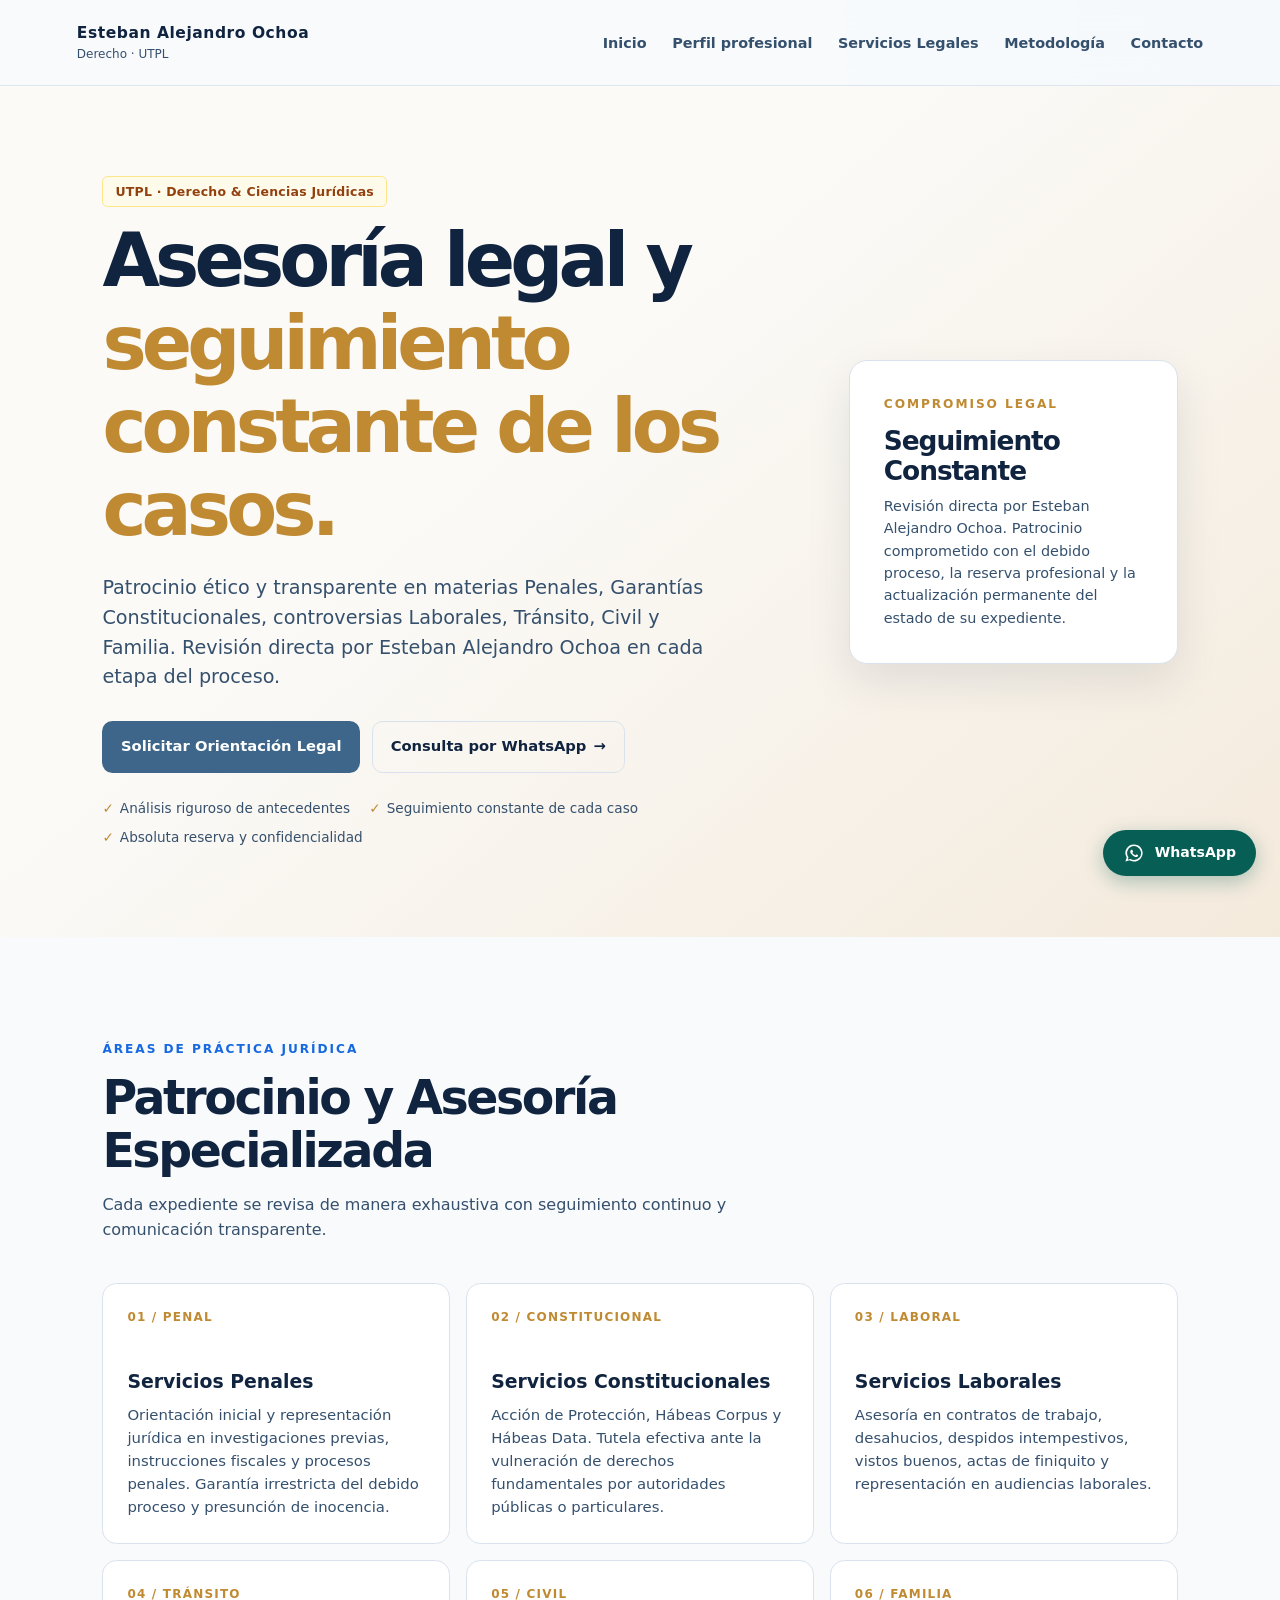
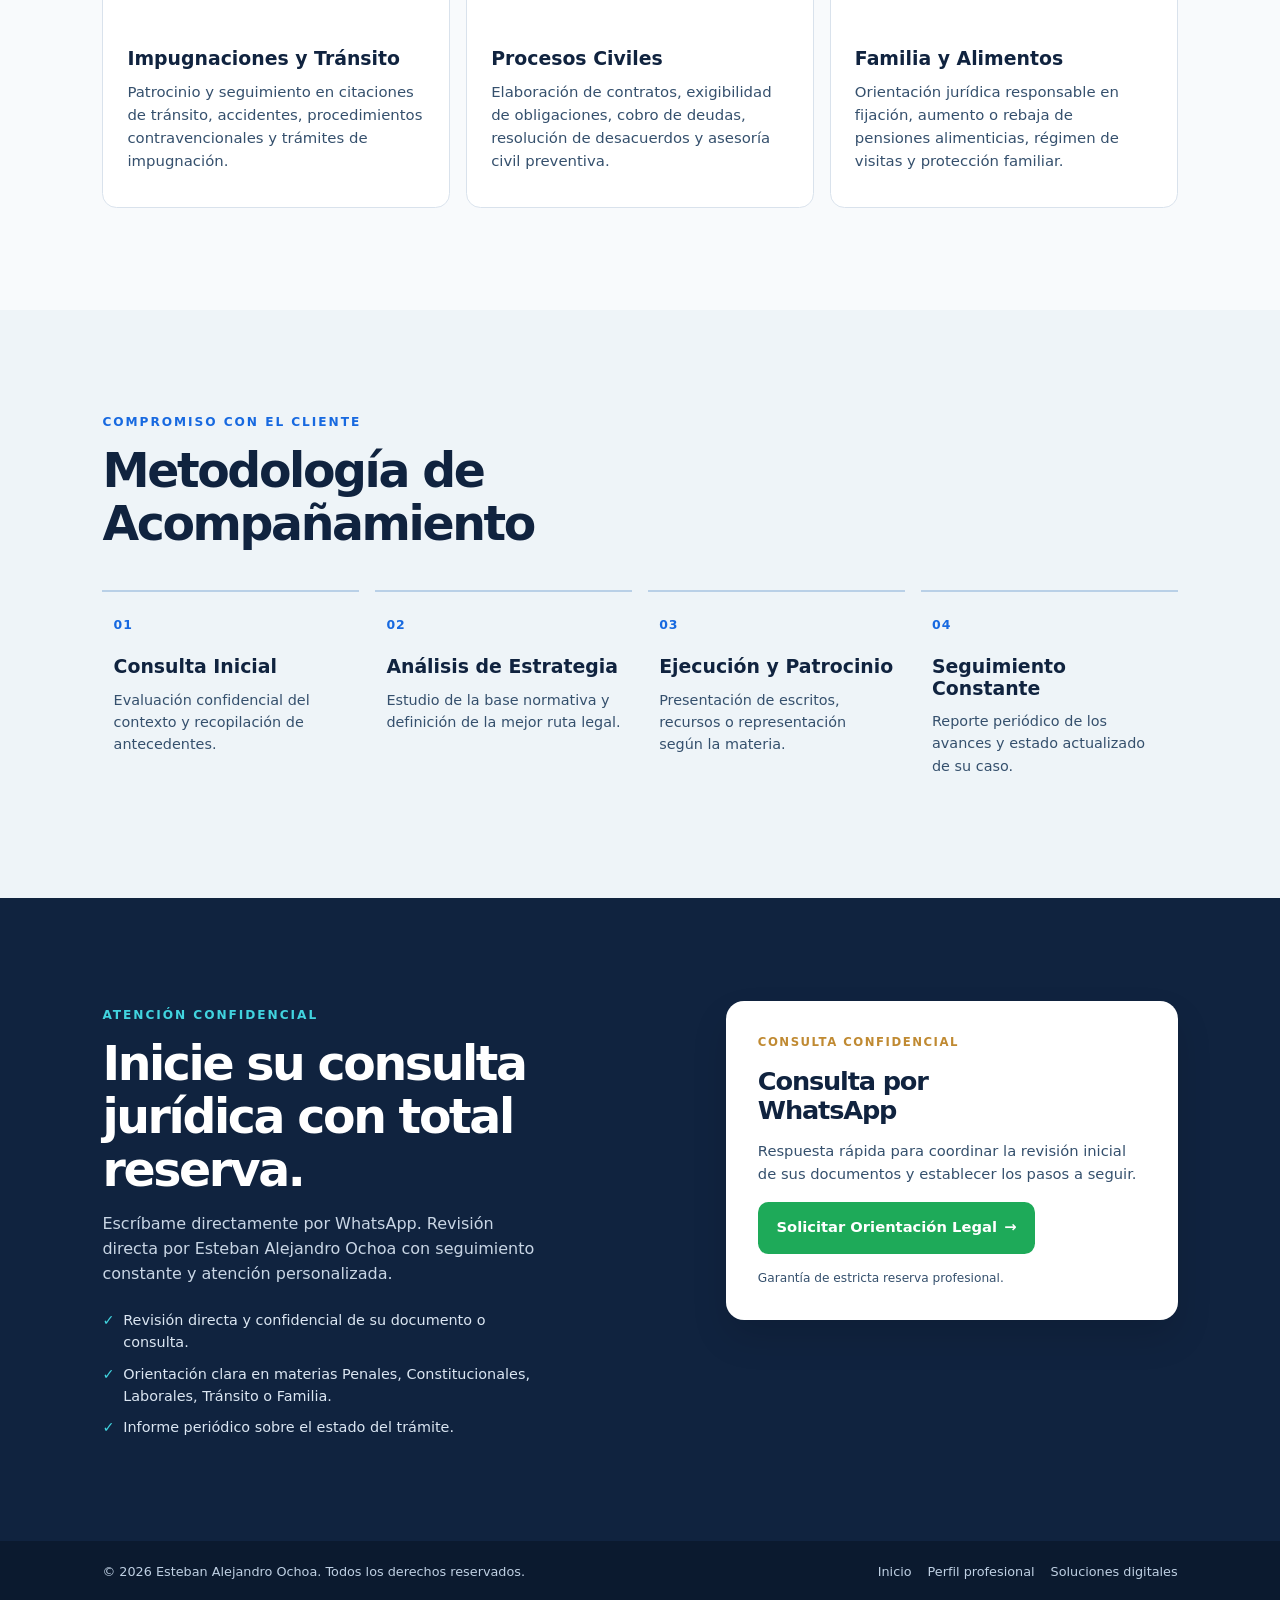
==== asesoria-legal.html @ e38010fc "DESDE CERO" ====
<!doctype html>
<html lang="es">
  <head>
    <meta charset="utf-8">
    <meta name="viewport" content="width=device-width, initial-scale=1">
    <meta name="theme-color" content="#10233f">
    <meta name="description" content="Asesoría legal y patrocinio jurídico: Servicios Penales, Constitucionales, Laborales, Tránsito, Civil y Familia. Seguimiento constante de los casos.">
    <title>Asesoría Legal e Informática | Patrocinio Jurídico</title>
    <link rel="icon" href="assets/img/favicon.svg" type="image/svg+xml">
    <link rel="stylesheet" href="assets/css/styles.css">
  </head>
  <body>
    <a class="skip-link" href="#contenido">Saltar al contenido</a>

    <header class="site-header legal-header">
      <a class="brand" href="index.html" aria-label="Inicio - Esteban Alejandro Ochoa">
        <span><strong>Esteban Alejandro Ochoa</strong><small>Derecho · UTPL</small></span>
      </a>
      <button class="menu-button" type="button" data-menu-button aria-label="Abrir menú" aria-expanded="false" aria-controls="menu-principal">
        <span></span><span></span><span></span>
      </button>
      <nav class="site-nav" id="menu-principal" data-menu aria-label="Navegación principal">
        <a href="index.html">Inicio</a>
        <a href="perfil-profesional.html">Perfil profesional</a>
        <a href="#servicios">Servicios Legales</a>
        <a href="#proceso">Metodología</a>
        <a href="#contacto">Contacto</a>
      </nav>
    </header>

    <main id="contenido">
      <section class="hero hero-legal" id="inicio" aria-labelledby="titulo-principal">
        <div class="hero-content reveal">
          <span class="university-badge badge-utpl">UTPL · Derecho & Ciencias Jurídicas</span>
          <h1 id="titulo-principal">Asesoría legal y <em>seguimiento constante de los casos.</em></h1>
          <p class="lead">Patrocinio ético y transparente en materias Penales, Garantías Constitucionales, controversias Laborales, Tránsito, Civil y Familia. Revisión directa por Esteban Alejandro Ochoa en cada etapa del proceso.</p>
          <div class="button-row">
            <a class="button button-primary" href="#contacto">Solicitar Orientación Legal</a>
            <a class="button button-secondary" href="https://wa.me/593969048598?text=Hola%2C%20Esteban.%20Quisiera%20solicitar%20orientaci%C3%B3n%20sobre%20un%20asunto%20legal." target="_blank" rel="noopener noreferrer">Consulta por WhatsApp <span aria-hidden="true">→</span></a>
          </div>
          <ul class="inline-points" aria-label="Características del servicio">
            <li>Análisis riguroso de antecedentes</li>
            <li>Seguimiento constante de cada caso</li>
            <li>Absoluta reserva y confidencialidad</li>
          </ul>
        </div>

        <!-- TARJETA SOBRIA SIN FOTO EN PÁGINAS DE SERVICIO -->
        <aside class="hero-profile-card legal-profile-card reveal" aria-label="Compromiso Profesional">
          <p class="eyebrow">Compromiso Legal</p>
          <h2>Seguimiento Constante</h2>
          <p>Revisión directa por Esteban Alejandro Ochoa. Patrocinio comprometido con el debido proceso, la reserva profesional y la actualización permanente del estado de su expediente.</p>
        </aside>
      </section>

      <section class="section" id="servicios" aria-labelledby="titulo-servicios">
        <div class="section-intro reveal">
          <p class="eyebrow">Áreas de Práctica Jurídica</p>
          <h2 id="titulo-servicios">Patrocinio y Asesoría Especializada</h2>
          <p>Cada expediente se revisa de manera exhaustiva con seguimiento continuo y comunicación transparente.</p>
        </div>
        <div class="service-grid legal-service-grid">
          <article class="service-card reveal">
            <span>01 / PENAL</span>
            <h3>Servicios Penales</h3>
            <p>Orientación inicial y representación jurídica en investigaciones previas, instrucciones fiscales y procesos penales. Garantía irrestricta del debido proceso y presunción de inocencia.</p>
          </article>
          <article class="service-card reveal">
            <span>02 / CONSTITUCIONAL</span>
            <h3>Servicios Constitucionales</h3>
            <p>Acción de Protección, Hábeas Corpus y Hábeas Data. Tutela efectiva ante la vulneración de derechos fundamentales por autoridades públicas o particulares.</p>
          </article>
          <article class="service-card reveal">
            <span>03 / LABORAL</span>
            <h3>Servicios Laborales</h3>
            <p>Asesoría en contratos de trabajo, desahucios, despidos intempestivos, vistos buenos, actas de finiquito y representación en audiencias laborales.</p>
          </article>
          <article class="service-card reveal">
            <span>04 / TRÁNSITO</span>
            <h3>Impugnaciones y Tránsito</h3>
            <p>Patrocinio y seguimiento en citaciones de tránsito, accidentes, procedimientos contravencionales y trámites de impugnación.</p>
          </article>
          <article class="service-card reveal">
            <span>05 / CIVIL</span>
            <h3>Procesos Civiles</h3>
            <p>Elaboración de contratos, exigibilidad de obligaciones, cobro de deudas, resolución de desacuerdos y asesoría civil preventiva.</p>
          </article>
          <article class="service-card reveal">
            <span>06 / FAMILIA</span>
            <h3>Familia y Alimentos</h3>
            <p>Orientación jurídica responsable en fijación, aumento o rebaja de pensiones alimenticias, régimen de visitas y protección familiar.</p>
          </article>
        </div>
      </section>

      <section class="section section-tint" id="proceso" aria-labelledby="titulo-proceso">
        <div class="section-intro reveal">
          <p class="eyebrow">Compromiso con el Cliente</p>
          <h2 id="titulo-proceso">Metodología de Acompañamiento</h2>
        </div>
        <ol class="process-list">
          <li class="reveal"><b>01</b><div><h3>Consulta Inicial</h3><p>Evaluación confidencial del contexto y recopilación de antecedentes.</p></div></li>
          <li class="reveal"><b>02</b><div><h3>Análisis de Estrategia</h3><p>Estudio de la base normativa y definición de la mejor ruta legal.</p></div></li>
          <li class="reveal"><b>03</b><div><h3>Ejecución y Patrocinio</h3><p>Presentación de escritos, recursos o representación según la materia.</p></div></li>
          <li class="reveal"><b>04</b><div><h3>Seguimiento Constante</h3><p>Reporte periódico de los avances y estado actualizado de su caso.</p></div></li>
        </ol>
      </section>

      <section class="section contact-section" id="contacto" aria-labelledby="titulo-contacto">
        <div class="contact-copy reveal">
          <p class="eyebrow">Atención Confidencial</p>
          <h2 id="titulo-contacto">Inicie su consulta jurídica con total reserva.</h2>
          <p>Escríbame directamente por WhatsApp. Revisión directa por Esteban Alejandro Ochoa con seguimiento constante y atención personalizada.</p>
          <ul class="contact-checklist">
            <li>Revisión directa y confidencial de su documento o consulta.</li>
            <li>Orientación clara en materias Penales, Constitucionales, Laborales, Tránsito o Familia.</li>
            <li>Informe periódico sobre el estado del trámite.</li>
          </ul>
        </div>
        <aside class="whatsapp-contact-card legal-contact-card reveal" aria-label="Consulta por WhatsApp">
          <span class="contact-step">Consulta Confidencial</span>
          <h3>Consulta por WhatsApp</h3>
          <p>Respuesta rápida para coordinar la revisión inicial de sus documentos y establecer los pasos a seguir.</p>
          <a class="button button-whatsapp" href="https://wa.me/593969048598?text=Hola%2C%20Esteban.%20Quisiera%20solicitar%20orientaci%C3%B3n%20sobre%20un%20asunto%20legal." target="_blank" rel="noopener noreferrer">Solicitar Orientación Legal <span aria-hidden="true">→</span></a>
          <small>Garantía de estricta reserva profesional.</small>
        </aside>
      </section>
    </main>

    <footer class="site-footer legal-footer">
      <p>© <span data-current-year>2026</span> Esteban Alejandro Ochoa. Todos los derechos reservados.</p>
      <nav aria-label="Enlaces del pie de página"><a href="index.html">Inicio</a><a href="perfil-profesional.html">Perfil profesional</a><a href="desarrollo-web.html">Soluciones digitales</a></nav>
    </footer>

    <!-- BOTÓN FLOTANTE SOBRIO DE WHATSAPP -->
    <div class="whatsapp-widget" data-whatsapp-widget>
      <div class="whatsapp-options" id="opciones-whatsapp" hidden>
        <div class="whatsapp-options-header">
          <div>
            <strong>Esteban Alejandro Ochoa</strong>
            <small>Atención Legal UTPL</small>
          </div>
        </div>
        <p style="font-size:0.78rem; color:#64748b; margin-bottom:0.4rem; padding:0 0.4rem;">Seleccione el área de consulta:</p>
        <a href="https://wa.me/593969048598?text=Hola%2C%20Esteban.%20Solicito%20asesor%C3%ADa%20en%20materia%20Penal." target="_blank" rel="noopener noreferrer">Servicios Penales <span aria-hidden="true">→</span></a>
        <a href="https://wa.me/593969048598?text=Hola%2C%20Esteban.%20Solicito%20asesor%C3%ADa%20en%20Garant%C3%ADas%20Constitucionales." target="_blank" rel="noopener noreferrer">Servicios Constitucionales <span aria-hidden="true">→</span></a>
        <a href="https://wa.me/593969048598?text=Hola%2C%20Esteban.%20Solicito%20asesor%C3%ADa%20en%20un%20asunto%20Laboral." target="_blank" rel="noopener noreferrer">Servicios Laborales <span aria-hidden="true">→</span></a>
        <a href="https://wa.me/593969048598?text=Hola%2C%20Esteban.%20Solicito%20asesor%C3%ADa%20en%20Tr%C3%A1nsito%2C%20Civil%20o%20Familia." target="_blank" rel="noopener noreferrer">Tránsito, Civil y Familia <span aria-hidden="true">→</span></a>
      </div>
      <button class="whatsapp-toggle legal-whatsapp-toggle" type="button" data-whatsapp-toggle aria-label="Contactar por WhatsApp" aria-expanded="false" aria-controls="opciones-whatsapp">
        <img class="whatsapp-icon" src="assets/img/whatsapp-logo.svg" alt="WhatsApp">
        <b>WhatsApp</b>
      </button>
    </div>

    <script src="assets/js/main.js"></script>
  </body>
</html>
---- assets/css/styles.css ----
:root {
  --ink: #10233f;
  --ink-soft: #35506d;
  --paper: #f8fafc;
  --white: #ffffff;
  --line: #d9e2ec;
  --blue: #1769e0;
  --blue-dark: #0f4fb0;
  --cyan: #41d4df;
  --gold: #c08a32;
  --legal: #3d668a;
  --shadow: 0 18px 45px rgb(16 35 63 / 10%);
  --radius: 18px;
}

* { box-sizing: border-box; }

html { scroll-behavior: smooth; }

body {
  margin: 0;
  color: var(--ink);
  background: var(--paper);
  font-family: Inter, ui-sans-serif, system-ui, -apple-system, BlinkMacSystemFont, "Segoe UI", sans-serif;
  line-height: 1.55;
}

body::before {
  position: fixed;
  z-index: -1;
  inset: 0;
  content: "";
  background: radial-gradient(circle at 94% 2%, rgb(65 212 223 / 12%), transparent 24rem);
  pointer-events: none;
}

a { color: inherit; }

button, input, textarea { font: inherit; }

button { cursor: pointer; }

.skip-link {
  position: fixed;
  z-index: 100;
  top: 0.75rem;
  left: 0.75rem;
  padding: 0.7rem 1rem;
  color: var(--white);
  background: var(--ink);
  border-radius: 0.5rem;
  transform: translateY(-150%);
}

.skip-link:focus { transform: translateY(0); }

.site-header {
  display: flex;
  position: sticky;
  z-index: 20;
  top: 0;
  align-items: center;
  justify-content: space-between;
  min-height: 5.4rem;
  padding: 0.75rem clamp(1.25rem, 6vw, 7rem);
  background: rgb(248 250 252 / 90%);
  border-bottom: 1px solid rgb(217 226 236 / 85%);
  backdrop-filter: blur(18px);
}

.selector-header { position: relative; background: transparent; }

.brand {
  display: inline-flex;
  align-items: center;
  gap: 0.75rem;
  text-decoration: none;
}

.brand strong, .brand small { display: block; }
.brand strong { font-size: 0.97rem; letter-spacing: 0.035em; }
.brand small { color: var(--ink-soft); font-size: 0.75rem; }

.brand-photo {
  width: 2.85rem;
  height: 2.85rem;
  border: 2px solid var(--white);
  border-radius: 50%;
  box-shadow: 0 3px 14px rgb(16 35 63 / 18%);
  object-fit: cover;
}

.header-link, .site-nav a {
  color: var(--ink-soft);
  font-size: 0.9rem;
  font-weight: 700;
  text-decoration: none;
}

.header-link:hover, .site-nav a:hover, .site-nav a:focus-visible { color: var(--blue); }

.site-nav { display: flex; gap: clamp(0.8rem, 2vw, 1.9rem); }

.menu-button { display: none; border: 0; background: transparent; }

.menu-button span {
  display: block;
  width: 1.55rem;
  height: 2px;
  margin: 0.28rem;
  background: var(--ink);
  transition: transform 160ms ease, opacity 160ms ease;
}

.selector-hero, .service-selector, .section, .hero, .contact-section, .profile-hero, .profile-discipline, .profile-closing { padding-right: clamp(1.25rem, 8vw, 10rem); padding-left: clamp(1.25rem, 8vw, 10rem); }

.selector-hero {
  display: grid;
  grid-template-columns: minmax(0, 1.35fr) minmax(17rem, 0.65fr);
  gap: clamp(2rem, 7vw, 8rem);
  align-items: center;
  min-height: 32rem;
  padding-top: clamp(3.75rem, 8vw, 8rem);
  padding-bottom: clamp(3.75rem, 8vw, 8rem);
}

.eyebrow {
  margin: 0 0 0.8rem;
  color: var(--blue);
  font-size: 0.76rem;
  font-weight: 800;
  letter-spacing: 0.16em;
  text-transform: uppercase;
}

.hero-legal .eyebrow, .legal-choice .choice-label { color: var(--gold); }

h1, h2, h3, p { margin-top: 0; }

h1, h2, h3 { line-height: 1.12; }

h1 {
  max-width: 13ch;
  margin-bottom: 1.35rem;
  font-size: clamp(2.45rem, 5.8vw, 5.6rem);
  letter-spacing: -0.065em;
}

h1 em { color: var(--blue); font-style: normal; }
.hero-legal h1 em { color: var(--gold); }

h2 { margin-bottom: 1rem; font-size: clamp(1.9rem, 3.7vw, 3.25rem); letter-spacing: -0.05em; }
h3 { margin-bottom: 0.7rem; font-size: 1.18rem; }

.lead { max-width: 60ch; margin-bottom: 1.8rem; color: var(--ink-soft); font-size: clamp(1.05rem, 1.5vw, 1.22rem); }

.photo-note { display: flex; align-items: center; gap: 0.55rem; color: var(--ink-soft); font-size: 0.9rem; }
.photo-note span { color: var(--blue); font-size: 1.2rem; }

.profile-feature {
  padding: clamp(1.2rem, 3vw, 2rem);
  color: inherit;
  background: var(--white);
  border: 1px solid var(--line);
  border-radius: var(--radius);
  box-shadow: var(--shadow);
  text-decoration: none;
  transition: transform 180ms ease, box-shadow 180ms ease;
}

.profile-feature:hover, .profile-feature:focus-visible { box-shadow: 0 22px 44px rgb(16 35 63 / 15%); transform: translateY(-4px); }

.profile-photo-frame, .large-profile-photo {
  overflow: hidden;
  margin-bottom: 1.2rem;
  background: linear-gradient(145deg, #dce8f5, #f6fbff);
}

.profile-photo-frame { aspect-ratio: 1 / 1; border-radius: 15px; }
.profile-photo-frame img, .large-profile-photo img { width: 100%; height: 100%; object-fit: cover; }
.profile-feature p:last-child { margin-bottom: 0; color: var(--ink-soft); font-size: 0.94rem; }
.profile-feature-link { display: inline-block; margin-top: 1rem; color: var(--blue); font-size: 0.85rem; font-weight: 850; }
.profile-feature-link b { margin-left: 0.25rem; font-size: 1.1rem; }

.service-selector { padding-top: 1.5rem; padding-bottom: clamp(4rem, 8vw, 8rem); }
.section-intro { max-width: 43rem; margin-bottom: 2.5rem; }
.section-intro p:last-child { color: var(--ink-soft); }

.choice-grid { display: grid; grid-template-columns: repeat(2, minmax(0, 1fr)); gap: 1.25rem; }

.choice-card {
  display: grid;
  position: relative;
  gap: 0.75rem;
  overflow: hidden;
  min-height: 25rem;
  padding: clamp(1.5rem, 3vw, 2.4rem);
  color: var(--white);
  border-radius: var(--radius);
  text-decoration: none;
  transition: transform 200ms ease, box-shadow 200ms ease;
}

.choice-card::after {
  position: absolute;
  right: -3.5rem;
  bottom: -4rem;
  width: 15rem;
  height: 15rem;
  content: "";
  border: 1px solid rgb(255 255 255 / 24%);
  border-radius: 50%;
}

.choice-card:hover, .choice-card:focus-visible { box-shadow: 0 20px 40px rgb(16 35 63 / 20%); transform: translateY(-5px); }
.tech-choice { background: linear-gradient(135deg, #0c3974, #1464cb); }
.legal-choice { background: linear-gradient(135deg, #173653, #6c4b23); }
.choice-number { justify-self: end; color: rgb(255 255 255 / 55%); font-weight: 800; }
.choice-icon { font-size: 3rem; line-height: 1; }
.choice-label { color: var(--cyan); font-size: 0.75rem; font-weight: 800; letter-spacing: 0.14em; text-transform: uppercase; }
.choice-card strong { max-width: 17ch; font-size: clamp(1.4rem, 2.5vw, 2.05rem); line-height: 1.12; letter-spacing: -0.04em; }
.choice-card > span:not(.choice-number):not(.choice-icon):not(.choice-label):not(.card-link) { max-width: 36ch; color: rgb(255 255 255 / 82%); }
.card-link { align-self: end; margin-top: auto; font-size: 0.9rem; font-weight: 800; }
.card-link b { margin-left: 0.35rem; font-size: 1.2rem; }

.hero {
  display: grid;
  grid-template-columns: minmax(0, 1.25fr) minmax(17rem, 0.65fr);
  gap: clamp(2rem, 9vw, 9rem);
  align-items: center;
  min-height: 36rem;
  padding-top: clamp(3.5rem, 7vw, 7rem);
  padding-bottom: clamp(3.5rem, 7vw, 7rem);
}

.hero-tech { background: linear-gradient(140deg, #f8fafc 40%, #e7f3ff 100%); }
.hero-legal { background: linear-gradient(140deg, #fbfaf7 40%, #f4eadc 100%); }

.button-row { display: flex; flex-wrap: wrap; gap: 0.75rem; }

.button {
  display: inline-flex;
  align-items: center;
  justify-content: center;
  gap: 0.45rem;
  padding: 0.85rem 1.1rem;
  border: 1px solid transparent;
  border-radius: 0.65rem;
  font-size: 0.92rem;
  font-weight: 800;
  text-decoration: none;
  transition: transform 160ms ease, background 160ms ease;
}

.button:hover, .button:focus-visible { transform: translateY(-2px); }
.button-primary { color: var(--white); background: var(--blue); }
.button-primary:hover, .button-primary:focus-visible { background: var(--blue-dark); }
.hero-legal .button-primary { background: var(--legal); }
.button-secondary { color: var(--ink); background: transparent; border-color: var(--line); }
.button-secondary:hover, .button-secondary:focus-visible { background: var(--white); }

.inline-points { display: flex; flex-wrap: wrap; gap: 0.5rem 1.2rem; padding: 0; margin: 1.55rem 0 0; list-style: none; color: var(--ink-soft); font-size: 0.85rem; }
.inline-points li::before { margin-right: 0.38rem; color: var(--blue); content: "✓"; font-weight: 900; }
.hero-legal .inline-points li::before { color: var(--gold); }

.hero-profile-card { padding: clamp(1.25rem, 3vw, 2.1rem); background: var(--white); border: 1px solid var(--line); border-radius: var(--radius); box-shadow: var(--shadow); }
.large-profile-photo { display: block; width: min(100%, 13.5rem); aspect-ratio: 1 / 1; border-radius: 50%; box-shadow: 0 0 0 10px #eaf2fb; }
.legal-profile-card .large-profile-photo { box-shadow: 0 0 0 10px #f5ecdf; }
.profile-photo-link { transition: transform 180ms ease; }
.profile-photo-link:hover, .profile-photo-link:focus-visible { transform: scale(1.035); }
.hero-profile-card h2 { margin-bottom: 0.6rem; font-size: 1.65rem; letter-spacing: -0.04em; }
.hero-profile-card p:last-child { margin-bottom: 0; color: var(--ink-soft); font-size: 0.9rem; }
.hero-profile-card code { padding: 0.1rem 0.25rem; color: #174c93; background: #edf4ff; border-radius: 0.2rem; }

.section { padding-top: clamp(4rem, 8vw, 7.5rem); padding-bottom: clamp(4rem, 8vw, 7.5rem); }
.section-tint { background: #eef4f8; }

.service-grid { display: grid; grid-template-columns: repeat(3, minmax(0, 1fr)); gap: 1rem; }
.service-card { min-height: 15.5rem; padding: 1.5rem; background: var(--white); border: 1px solid var(--line); border-radius: 0.9rem; }
.service-card:hover { border-color: #abc8ee; box-shadow: 0 10px 27px rgb(16 35 63 / 7%); }
.service-card > span { display: block; margin-bottom: 2.8rem; color: var(--blue); font-size: 0.75rem; font-weight: 900; letter-spacing: 0.1em; }
.legal-service-grid .service-card > span { color: var(--gold); }
.service-card p { margin: 0; color: var(--ink-soft); font-size: 0.93rem; }

.process-list { display: grid; grid-template-columns: repeat(4, minmax(0, 1fr)); gap: 1rem; padding: 0; margin: 0; list-style: none; }
.process-list li { padding: 1.2rem 0.7rem; border-top: 2px solid #b9d0e7; }
.process-list b { color: var(--blue); font-size: 0.78rem; letter-spacing: 0.08em; }
.process-list h3 { margin-top: 1.25rem; }
.process-list p { margin-bottom: 0; color: var(--ink-soft); font-size: 0.9rem; }

.contact-section { display: grid; grid-template-columns: minmax(0, 0.9fr) minmax(20rem, 0.8fr); gap: clamp(2rem, 9vw, 8rem); align-items: start; background: var(--ink); }
.contact-copy { padding-top: 0.3rem; color: var(--white); }
.contact-copy .eyebrow { color: var(--cyan); }
.contact-copy h2 { max-width: 13ch; }
.contact-copy p:not(.eyebrow) { max-width: 44ch; color: #c9d6e5; }
.contact-checklist { display: grid; gap: 0.55rem; max-width: 47ch; padding: 0; margin: 1.4rem 0 0; list-style: none; color: #dbe6f2; font-size: 0.9rem; }
.contact-checklist li { display: flex; gap: 0.55rem; align-items: flex-start; }
.contact-checklist li::before { flex: 0 0 auto; color: var(--cyan); content: "✓"; font-weight: 900; }
.text-link { color: var(--white); font-size: 0.92rem; font-weight: 800; text-decoration: none; }
.text-link:hover, .text-link:focus-visible { text-decoration: underline; }

.whatsapp-contact-card { display: grid; gap: 1rem; padding: clamp(1.4rem, 3vw, 2rem); background: var(--white); border-radius: var(--radius); box-shadow: 0 18px 36px rgb(0 0 0 / 12%); }
.contact-step { color: #1eaa59; font-size: 0.73rem; font-weight: 900; letter-spacing: 0.13em; text-transform: uppercase; }
.whatsapp-contact-card h3 { max-width: 17ch; margin: 0; font-size: clamp(1.4rem, 2vw, 1.8rem); letter-spacing: -0.045em; }
.whatsapp-contact-card p { margin: 0; color: var(--ink-soft); font-size: 0.92rem; }
.whatsapp-contact-card small { color: var(--ink-soft); font-size: 0.76rem; line-height: 1.45; }
.button-whatsapp { width: fit-content; color: var(--white); background: #1eaa59; }
.button-whatsapp:hover, .button-whatsapp:focus-visible { background: #168949; }
.legal-contact-card .contact-step { color: var(--gold); }

.site-footer { display: flex; justify-content: space-between; gap: 1rem; padding: 1.35rem clamp(1.25rem, 8vw, 10rem); color: #bfd0e3; background: #0b1a2f; font-size: 0.8rem; }
.selector-footer { color: var(--ink-soft); background: transparent; border-top: 1px solid var(--line); }
.site-footer p { margin: 0; }
.site-footer nav { display: flex; flex-wrap: wrap; gap: 1rem; }
.site-footer a { text-decoration: none; }
.site-footer a:hover, .site-footer a:focus-visible { color: var(--cyan); }
.selector-footer a { color: var(--blue); font-weight: 800; }
.footer-whatsapp-link { background: none; border: 0; cursor: pointer; }

.whatsapp-widget { position: fixed; z-index: 30; right: 1.25rem; bottom: 1.25rem; }
.whatsapp-options { position: absolute; right: 0; bottom: calc(100% + 0.75rem); display: grid; width: min(21rem, calc(100vw - 2.5rem)); padding: 0.55rem; background: var(--white); border: 1px solid var(--line); border-radius: 1rem; box-shadow: 0 18px 45px rgb(16 35 63 / 20%); }
.whatsapp-options[hidden] { display: none; }
.whatsapp-options p { padding: 0.55rem 0.65rem 0.25rem; margin: 0; color: var(--ink); font-size: 0.84rem; font-weight: 850; }
.whatsapp-options a { display: flex; align-items: center; justify-content: space-between; gap: 0.75rem; padding: 0.7rem 0.65rem; color: var(--ink-soft); border-radius: 0.6rem; font-size: 0.84rem; font-weight: 700; text-decoration: none; }
.whatsapp-options a:hover, .whatsapp-options a:focus-visible { color: #147a40; background: #eaf8ef; }
.whatsapp-toggle { display: inline-flex; align-items: center; gap: 0.48rem; padding: 0.76rem 1rem; color: var(--white); background: #1eaa59; border: 0; border-radius: 999px; box-shadow: 0 10px 25px rgb(10 75 37 / 25%); font-size: 0.87rem; }
.whatsapp-icon { width: 1.3rem; height: 1.3rem; }
.whatsapp-toggle:hover, .whatsapp-toggle:focus-visible { background: #168949; transform: translateY(-2px); }
.legal-whatsapp-toggle { background: var(--legal); }
.legal-whatsapp-toggle:hover, .legal-whatsapp-toggle:focus-visible { background: #2e5274; }

.not-found-page { display: grid; min-height: 100vh; place-items: center; padding: 1.25rem; }
.not-found { max-width: 35rem; padding: 3rem; background: var(--white); border: 1px solid var(--line); border-radius: var(--radius); box-shadow: var(--shadow); }
.not-found h1 { max-width: none; font-size: clamp(2.5rem, 8vw, 5rem); }
.not-found p:not(.eyebrow) { margin-bottom: 2rem; color: var(--ink-soft); }

.profile-hero {
  display: grid;
  grid-template-columns: minmax(0, 1.2fr) minmax(17rem, 0.6fr);
  gap: clamp(2rem, 9vw, 9rem);
  align-items: center;
  min-height: 35rem;
  padding-top: clamp(3.5rem, 7vw, 7rem);
  padding-bottom: clamp(3.5rem, 7vw, 7rem);
  background: linear-gradient(140deg, #f8fafc 42%, #e8f4fb 100%);
}

.profile-hero-copy h1 { max-width: 15ch; }
.profile-portrait-card { padding: clamp(1.25rem, 3vw, 2rem); background: var(--white); border: 1px solid var(--line); border-radius: var(--radius); box-shadow: var(--shadow); }
.profile-portrait { aspect-ratio: 1 / 1; overflow: hidden; margin-bottom: 1.3rem; border-radius: 1rem; background: #e7f0f8; }
.profile-portrait img { width: 100%; height: 100%; object-fit: cover; object-position: center 20%; }
.profile-portrait-card p:last-child { margin-bottom: 0; color: var(--ink-soft); font-size: 0.92rem; }

.profile-academics { background: var(--white); }
.study-grid { display: grid; grid-template-columns: repeat(2, minmax(0, 1fr)); gap: 1.1rem; }
.study-card { position: relative; overflow: hidden; min-height: 19rem; padding: clamp(1.5rem, 3vw, 2.25rem); border-radius: var(--radius); }
.study-card::after { position: absolute; right: -3.5rem; bottom: -4rem; width: 13rem; height: 13rem; content: ""; border: 1px solid rgb(255 255 255 / 24%); border-radius: 50%; }
.study-tech { color: var(--white); background: linear-gradient(135deg, #113b74, #217cd3); }
.study-law { color: var(--white); background: linear-gradient(135deg, #2a445c, #7a5932); }
.study-number, .study-label, .study-abbr { display: block; }
.study-number { margin-bottom: 2rem; color: rgb(255 255 255 / 62%); font-size: 0.78rem; font-weight: 850; letter-spacing: 0.12em; }
.study-label { color: #bbebf0; font-size: 0.76rem; font-weight: 850; letter-spacing: 0.12em; text-transform: uppercase; }
.study-law .study-label { color: #f0cf92; }
.study-card h3 { max-width: 17ch; margin-top: 0.55rem; font-size: clamp(1.4rem, 2.5vw, 2rem); letter-spacing: -0.045em; }
.study-card p:not(.study-label) { max-width: 47ch; margin-bottom: 2rem; color: rgb(255 255 255 / 84%); font-size: 0.92rem; }
.study-abbr { position: absolute; right: 1.8rem; bottom: 1.25rem; color: rgb(255 255 255 / 52%); font-size: 0.75rem; font-weight: 850; letter-spacing: 0.16em; }

.profile-discipline { padding-top: clamp(4.25rem, 8vw, 7rem); padding-bottom: clamp(4.25rem, 8vw, 7rem); }
.profile-tech-discipline { color: var(--white); background: #10233f; }
.profile-tech-discipline .discipline-heading { max-width: 43rem; }
.profile-tech-discipline .discipline-heading .eyebrow { color: var(--cyan); }
.profile-tech-discipline .discipline-heading p:last-child { color: #c4d3e4; }
.skill-groups { display: grid; grid-template-columns: repeat(4, minmax(0, 1fr)); gap: 0.85rem; margin-top: 2.5rem; }
.skill-group { min-height: 11.25rem; padding: 1.2rem; background: rgb(255 255 255 / 7%); border: 1px solid rgb(255 255 255 / 14%); border-radius: 0.85rem; }
.skill-group h3 { color: var(--white); font-size: 1rem; }
.skill-tags { display: flex; flex-wrap: wrap; gap: 0.45rem; }
.skill-tags span { padding: 0.3rem 0.48rem; color: #dcedff; background: rgb(88 165 244 / 18%); border-radius: 999px; font-size: 0.76rem; font-weight: 700; }

.profile-law-discipline { background: #f7f4ef; }
.profile-law-discipline .discipline-heading { max-width: 43rem; }
.profile-law-discipline .eyebrow { color: var(--gold); }
.profile-law-discipline .discipline-heading p:last-child { color: var(--ink-soft); }
.legal-focus-grid { display: grid; grid-template-columns: repeat(4, minmax(0, 1fr)); gap: 0.9rem; margin-top: 2.5rem; }
.legal-focus-card { padding: 1.25rem; background: var(--white); border: 1px solid #e4d8c6; border-radius: 0.85rem; }
.legal-focus-card:hover { border-color: #d0af78; box-shadow: 0 11px 25px rgb(64 44 24 / 8%); }
.legal-focus-card > span { display: block; margin-bottom: 2.2rem; color: var(--gold); font-size: 0.76rem; font-weight: 900; letter-spacing: 0.11em; }
.legal-focus-card p { margin: 0; color: var(--ink-soft); font-size: 0.89rem; }

.profile-closing { display: flex; align-items: end; justify-content: space-between; gap: 2rem; padding-top: clamp(3.5rem, 7vw, 6rem); padding-bottom: clamp(3.5rem, 7vw, 6rem); background: #e8f4fb; }
.profile-closing > div { max-width: 40rem; }
.profile-closing h2 { max-width: 16ch; margin-bottom: 0.8rem; }
.profile-closing p:not(.eyebrow) { margin: 0; color: var(--ink-soft); }

.reveal { opacity: 0; transform: translateY(14px); transition: opacity 500ms ease, transform 500ms ease; }
.reveal.is-visible { opacity: 1; transform: translateY(0); }

@media (max-width: 800px) {
  .site-header { min-height: 4.8rem; }
  .menu-button { display: block; }
  .site-nav { display: none; position: absolute; top: 100%; right: 1.25rem; left: 1.25rem; flex-direction: column; gap: 0; padding: 0.5rem; background: var(--white); border: 1px solid var(--line); border-radius: 0.75rem; box-shadow: var(--shadow); }
  .site-nav.is-open { display: flex; }
  .site-nav a { padding: 0.7rem; }
  .menu-button[aria-expanded="true"] span:first-child { transform: translateY(6px) rotate(45deg); }
  .menu-button[aria-expanded="true"] span:nth-child(2) { opacity: 0; }
  .menu-button[aria-expanded="true"] span:last-child { transform: translateY(-6px) rotate(-45deg); }
  .selector-header { position: relative; }
  .selector-hero, .hero, .contact-section, .profile-hero { grid-template-columns: 1fr; }
  .selector-hero { min-height: 0; }
  .profile-feature { max-width: 28rem; }
  .choice-grid, .service-grid, .skill-groups, .legal-focus-grid { grid-template-columns: repeat(2, minmax(0, 1fr)); }
  .process-list { grid-template-columns: repeat(2, minmax(0, 1fr)); }
  .hero-profile-card { max-width: 28rem; }
  .profile-portrait-card { max-width: 28rem; }
  .profile-closing { align-items: flex-start; flex-direction: column; }
}

@media (max-width: 520px) {
  .header-link { display: none; }
  .site-header { padding-right: 1.15rem; padding-left: 1.15rem; }
  .selector-hero, .service-selector, .section, .hero, .contact-section, .profile-hero, .profile-discipline, .profile-closing { padding-right: 1.15rem; padding-left: 1.15rem; }
  h1 { font-size: clamp(2.35rem, 14vw, 3.55rem); }
  .choice-grid, .service-grid, .process-list, .study-grid, .skill-groups, .legal-focus-grid { grid-template-columns: 1fr; }
  .choice-card { min-height: 21rem; }
  .site-footer { flex-direction: column; }
  .whatsapp-widget { right: 0.9rem; bottom: 0.9rem; }
  .whatsapp-toggle b { display: none; }
  .whatsapp-toggle { padding: 0.88rem; }
}

/* ==========================================================================
   DISEÑO EJECUTIVO FORMAL: PERFIL PROFESIONAL, FOTO SOBRIA Y WHATSAPP ELEGANTE
   ========================================================================== */

/* Enlace Perfil Profesional en cabecera (Sobrio y Elegante) */
.profile-header-link {
  display: inline-flex;
  align-items: center;
  gap: 0.4rem;
  padding: 0.5rem 1.1rem;
  color: #0f172a !important;
  background: #f1f5f9;
  border: 1px solid #cbd5e1;
  border-radius: 0.5rem;
  font-size: 0.88rem;
  font-weight: 700;
  text-decoration: none;
  transition: all 0.2s ease;
}

.profile-header-link:hover {
  background: #e2e8f0;
  border-color: #94a3b8;
  color: #0f172a !important;
}

/* Interacción Sobria con Foto de Perfil */
.brand-photo-link, [data-profile-photo-trigger] {
  position: relative;
  display: inline-block;
  cursor: pointer;
}

.brand-photo, .profile-portrait img, .profile-photo-frame img, .large-profile-photo img {
  transition: transform 0.25s ease, box-shadow 0.25s ease;
  border: 2px solid #ffffff;
}

.brand-photo-link:hover .brand-photo,
[data-profile-photo-trigger]:hover img {
  transform: scale(1.03);
  box-shadow: 0 6px 16px rgba(15, 23, 42, 0.18);
}

/* Tooltip sobrio para la foto */
.photo-tooltip {
  position: absolute;
  top: 110%;
  left: 50%;
  transform: translateX(-50%) translateY(6px);
  background: #0f172a;
  color: #f8fafc;
  padding: 0.3rem 0.65rem;
  border-radius: 0.35rem;
  font-size: 0.72rem;
  font-weight: 600;
  white-space: nowrap;
  opacity: 0;
  visibility: hidden;
  pointer-events: none;
  box-shadow: 0 4px 12px rgba(0, 0, 0, 0.15);
  transition: all 0.2s ease;
  z-index: 50;
}

.brand-photo-link:hover .photo-tooltip,
[data-profile-photo-trigger]:hover .photo-tooltip {
  opacity: 1;
  visibility: visible;
  transform: translateX(-50%) translateY(0);
}

/* Botón flotante de WhatsApp Formal */
.whatsapp-widget {
  position: fixed;
  z-index: 999;
  right: 1.5rem;
  bottom: 1.5rem;
}

.whatsapp-toggle {
  position: relative;
  display: inline-flex;
  align-items: center;
  gap: 0.6rem;
  padding: 0.75rem 1.25rem;
  color: #ffffff;
  background: #075e54;
  border: 0;
  border-radius: 2rem;
  box-shadow: 0 6px 20px rgba(7, 94, 84, 0.3);
  font-size: 0.88rem;
  font-weight: 700;
  transition: all 0.25s ease;
}

.whatsapp-toggle:hover {
  background: #128c7e;
  transform: translateY(-2px);
  box-shadow: 0 8px 24px rgba(7, 94, 84, 0.4);
}

.whatsapp-icon {
  width: 1.4rem;
  height: 1.4rem;
}

/* Panel de Opciones de WhatsApp Formal */
.whatsapp-options {
  position: absolute;
  right: 0;
  bottom: calc(100% + 0.85rem);
  width: min(21rem, calc(100vw - 2rem));
  background: #ffffff;
  border: 1px solid #cbd5e1;
  border-radius: 0.85rem;
  padding: 0.85rem;
  box-shadow: 0 16px 40px rgba(15, 23, 42, 0.16);
  transform-origin: bottom right;
  animation: popIn 0.2s ease-out;
}

@keyframes popIn {
  from { opacity: 0; transform: scale(0.95); }
  to { opacity: 1; transform: scale(1); }
}

.whatsapp-options-header {
  display: flex;
  align-items: center;
  gap: 0.65rem;
  padding-bottom: 0.65rem;
  border-bottom: 1px solid #e2e8f0;
  margin-bottom: 0.65rem;
}

.whatsapp-avatar {
  width: 2.3rem;
  height: 2.3rem;
  border-radius: 50%;
  object-fit: cover;
  border: 1px solid #075e54;
}

.whatsapp-options-header div strong { display: block; font-size: 0.88rem; color: #0f172a; }
.whatsapp-options-header div small { display: block; font-size: 0.75rem; color: #075e54; font-weight: 600; }

.whatsapp-options a {
  display: flex;
  align-items: center;
  justify-content: space-between;
  padding: 0.65rem 0.8rem;
  margin-bottom: 0.3rem;
  color: #1e293b;
  background: #f8fafc;
  border-radius: 0.5rem;
  font-size: 0.84rem;
  font-weight: 600;
  text-decoration: none;
  border: 1px solid #e2e8f0;
  transition: all 0.18s ease;
}

.whatsapp-options a:hover {
  color: #075e54;
  background: #f0fdf4;
  border-color: #bbf7d0;
}

/* Distintivos Académicos Sobrios (Sin Emojis) */
.university-badge {
  display: inline-flex;
  align-items: center;
  padding: 0.3rem 0.75rem;
  border-radius: 0.35rem;
  font-size: 0.78rem;
  font-weight: 700;
  letter-spacing: 0.02em;
  margin-bottom: 0.75rem;
}

.badge-utc {
  color: #0369a1;
  background: #f0f9ff;
  border: 1px solid #bae6fd;
}

.badge-utpl {
  color: #92400e;
  background: #fffbeb;
  border: 1px solid #fde68a;
}

/* Tags de Tecnologías Formales (Sin Emojis) */
.tech-pill {
  display: inline-flex;
  align-items: center;
  padding: 0.4rem 0.75rem;
  background: rgba(255, 255, 255, 0.06);
  border: 1px solid rgba(255, 255, 255, 0.15);
  border-radius: 0.4rem;
  color: #f1f5f9;
  font-size: 0.82rem;
  font-weight: 600;
  transition: all 0.18s ease;
}

.tech-pill:hover {
  background: rgba(255, 255, 255, 0.12);
  border-color: rgba(255, 255, 255, 0.3);
}

/* Sinergia Dual Formal */
.synergy-card {
  background: #0f172a;
  color: #ffffff;
  border-radius: 0.85rem;
  padding: clamp(1.8rem, 4vw, 3rem);
  border: 1px solid #1e293b;
  margin-top: 2.5rem;
}

.synergy-grid {
  display: grid;
  grid-template-columns: repeat(auto-fit, minmax(17rem, 1fr));
  gap: 1.25rem;
  margin-top: 1.5rem;
}

.synergy-item {
  background: rgba(255, 255, 255, 0.03);
  padding: 1.25rem;
  border-radius: 0.6rem;
  border: 1px solid rgba(255, 255, 255, 0.08);
}

.synergy-item h4 {
  color: #38bdf8;
  font-size: 1rem;
  margin-bottom: 0.45rem;
  font-weight: 700;
}

.synergy-item p {
  color: #94a3b8;
  font-size: 0.88rem;
  margin: 0;
  line-height: 1.5;
}

@media (prefers-reduced-motion: reduce) {
  *, *::before, *::after { scroll-behavior: auto !important; transition-duration: 0.01ms !important; animation-duration: 0.01ms !important; }
  .reveal { opacity: 1; transform: none; }
}
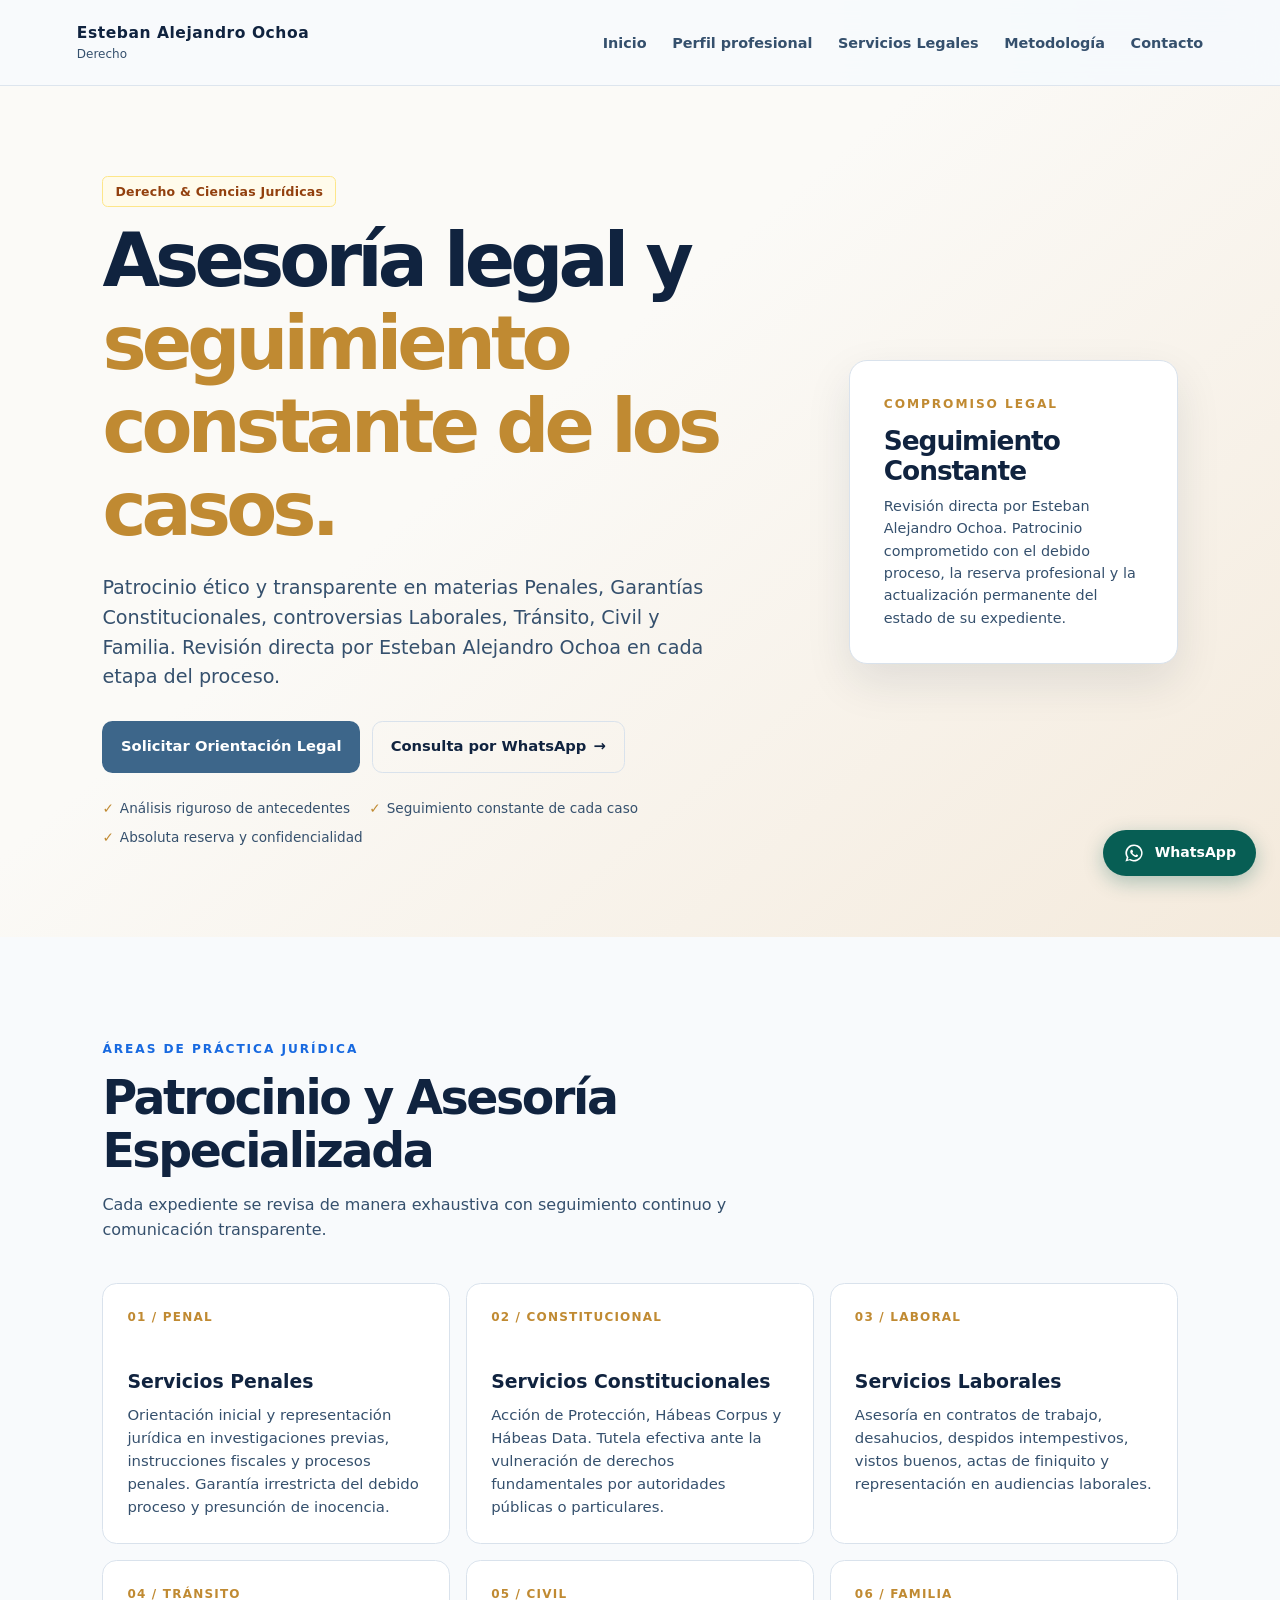
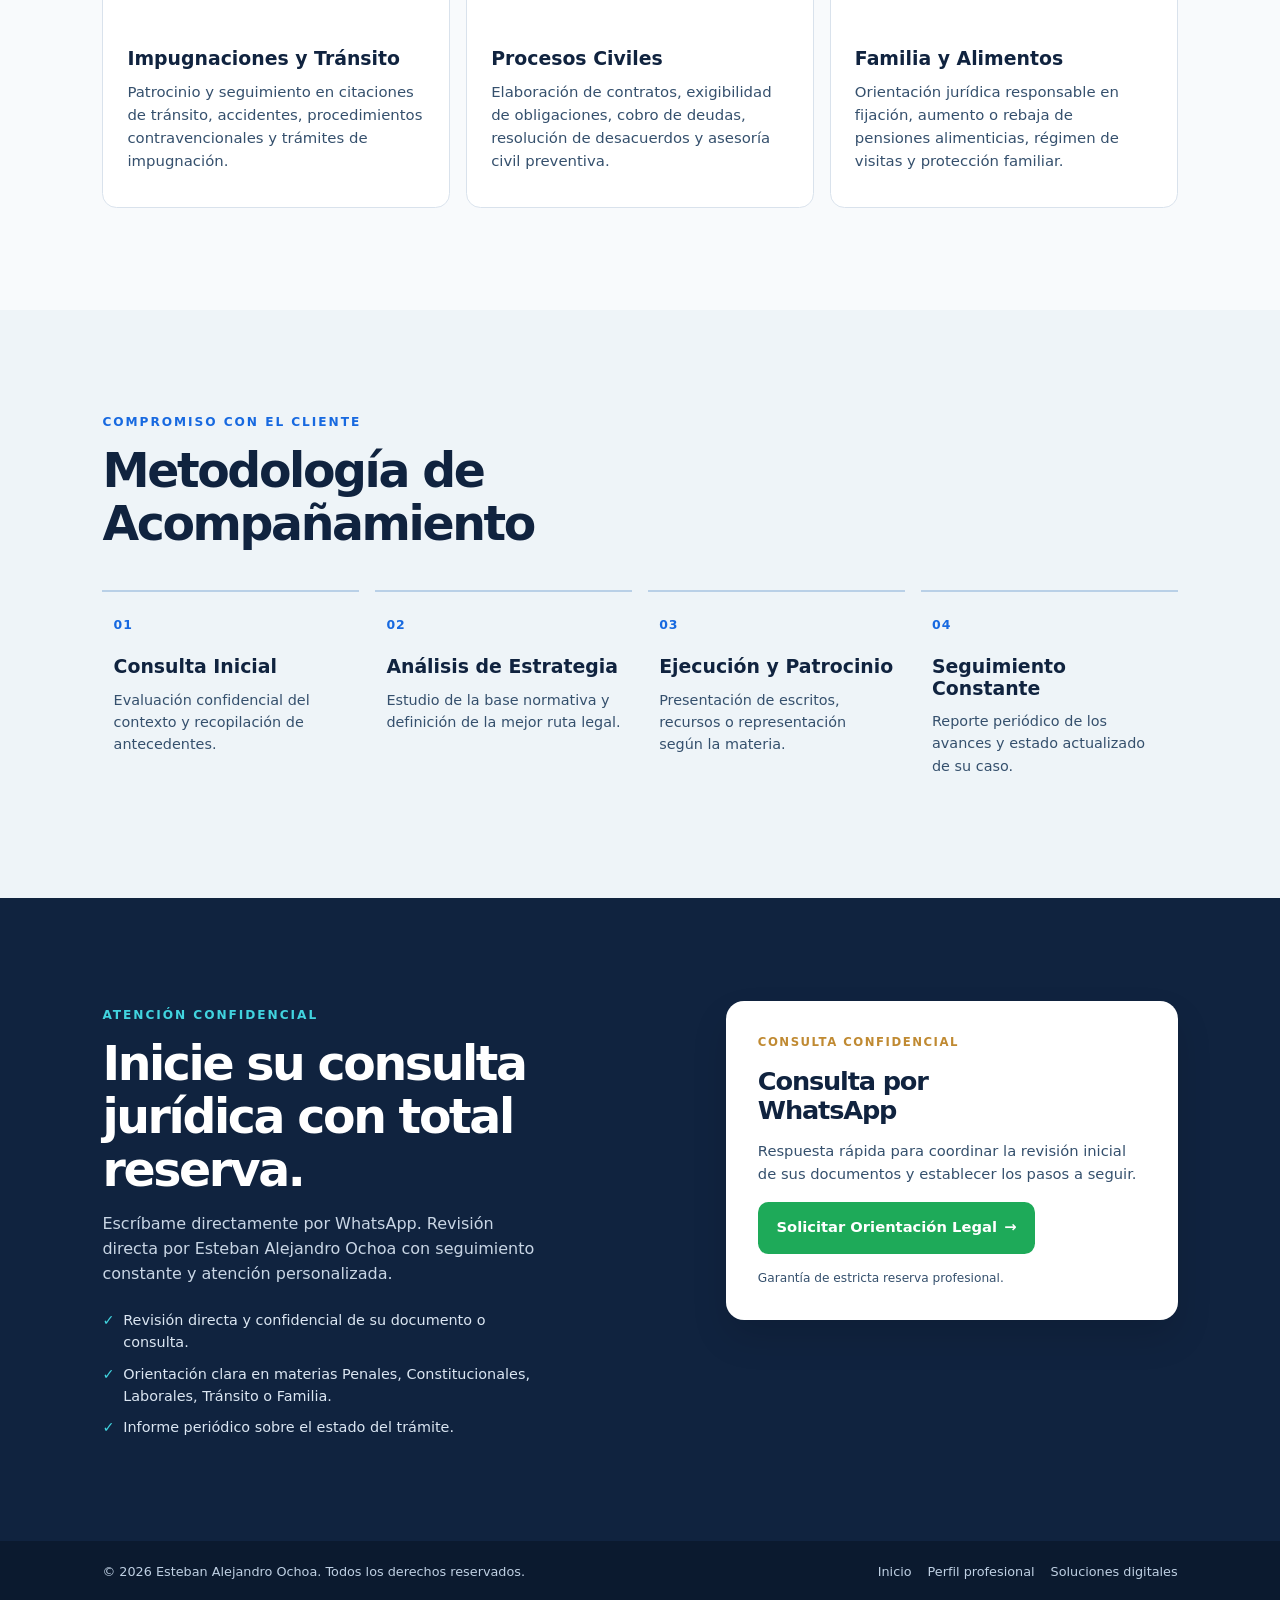
==== commit 632ac44d: "MEJORADO" ====
--- a/asesoria-legal.html
+++ b/asesoria-legal.html
@@ -14,7 +14,7 @@
 
     <header class="site-header legal-header">
       <a class="brand" href="index.html" aria-label="Inicio - Esteban Alejandro Ochoa">
-        <span><strong>Esteban Alejandro Ochoa</strong><small>Derecho · UTPL</small></span>
+        <span><strong>Esteban Alejandro Ochoa</strong><small>Derecho</small></span>
       </a>
       <button class="menu-button" type="button" data-menu-button aria-label="Abrir menú" aria-expanded="false" aria-controls="menu-principal">
         <span></span><span></span><span></span>
@@ -31,7 +31,7 @@
     <main id="contenido">
       <section class="hero hero-legal" id="inicio" aria-labelledby="titulo-principal">
         <div class="hero-content reveal">
-          <span class="university-badge badge-utpl">UTPL · Derecho & Ciencias Jurídicas</span>
+          <span class="university-badge badge-utpl">Derecho & Ciencias Jurídicas</span>
           <h1 id="titulo-principal">Asesoría legal y <em>seguimiento constante de los casos.</em></h1>
           <p class="lead">Patrocinio ético y transparente en materias Penales, Garantías Constitucionales, controversias Laborales, Tránsito, Civil y Familia. Revisión directa por Esteban Alejandro Ochoa en cada etapa del proceso.</p>
           <div class="button-row">
@@ -138,7 +138,7 @@
         <div class="whatsapp-options-header">
           <div>
             <strong>Esteban Alejandro Ochoa</strong>
-            <small>Atención Legal UTPL</small>
+            <small>Atención Legal</small>
           </div>
         </div>
         <p style="font-size:0.78rem; color:#64748b; margin-bottom:0.4rem; padding:0 0.4rem;">Seleccione el área de consulta:</p>
--- a/assets/css/styles.css
+++ b/assets/css/styles.css
@@ -400,6 +400,7 @@
   .site-nav { display: none; position: absolute; top: 100%; right: 1.25rem; left: 1.25rem; flex-direction: column; gap: 0; padding: 0.5rem; background: var(--white); border: 1px solid var(--line); border-radius: 0.75rem; box-shadow: var(--shadow); }
   .site-nav.is-open { display: flex; }
   .site-nav a { padding: 0.7rem; }
+  .selector-nav-cta { margin-left: 0; justify-content: center; text-align: center; }
   .menu-button[aria-expanded="true"] span:first-child { transform: translateY(6px) rotate(45deg); }
   .menu-button[aria-expanded="true"] span:nth-child(2) { opacity: 0; }
   .menu-button[aria-expanded="true"] span:last-child { transform: translateY(-6px) rotate(-45deg); }
@@ -430,6 +431,31 @@
 /* ==========================================================================
    DISEÑO EJECUTIVO FORMAL: PERFIL PROFESIONAL, FOTO SOBRIA Y WHATSAPP ELEGANTE
    ========================================================================== */
+
+/* Navegación directa en el índice (Asesoría Legal · Desarrollo de Sistemas) */
+.selector-nav { align-items: center; }
+.selector-nav a { padding: 0.5rem 0.85rem; border-radius: 0.5rem; font-size: 0.9rem; }
+.selector-nav a:hover, .selector-nav a:focus-visible { color: var(--blue); background: #eef4fb; }
+.selector-nav-cta {
+  display: inline-flex;
+  align-items: center;
+  gap: 0.35rem;
+  margin-left: 0.45rem;
+  padding: 0.5rem 1.1rem;
+  color: #0f172a !important;
+  background: #f1f5f9;
+  border: 1px solid #cbd5e1;
+  border-radius: 0.5rem;
+  font-size: 0.88rem;
+  font-weight: 700;
+  text-decoration: none;
+  transition: background 0.2s ease, border-color 0.2s ease;
+}
+.selector-nav-cta:hover, .selector-nav-cta:focus-visible {
+  color: #0f172a !important;
+  background: #e2e8f0;
+  border-color: #94a3b8;
+}
 
 /* Enlace Perfil Profesional en cabecera (Sobrio y Elegante) */
 .profile-header-link {
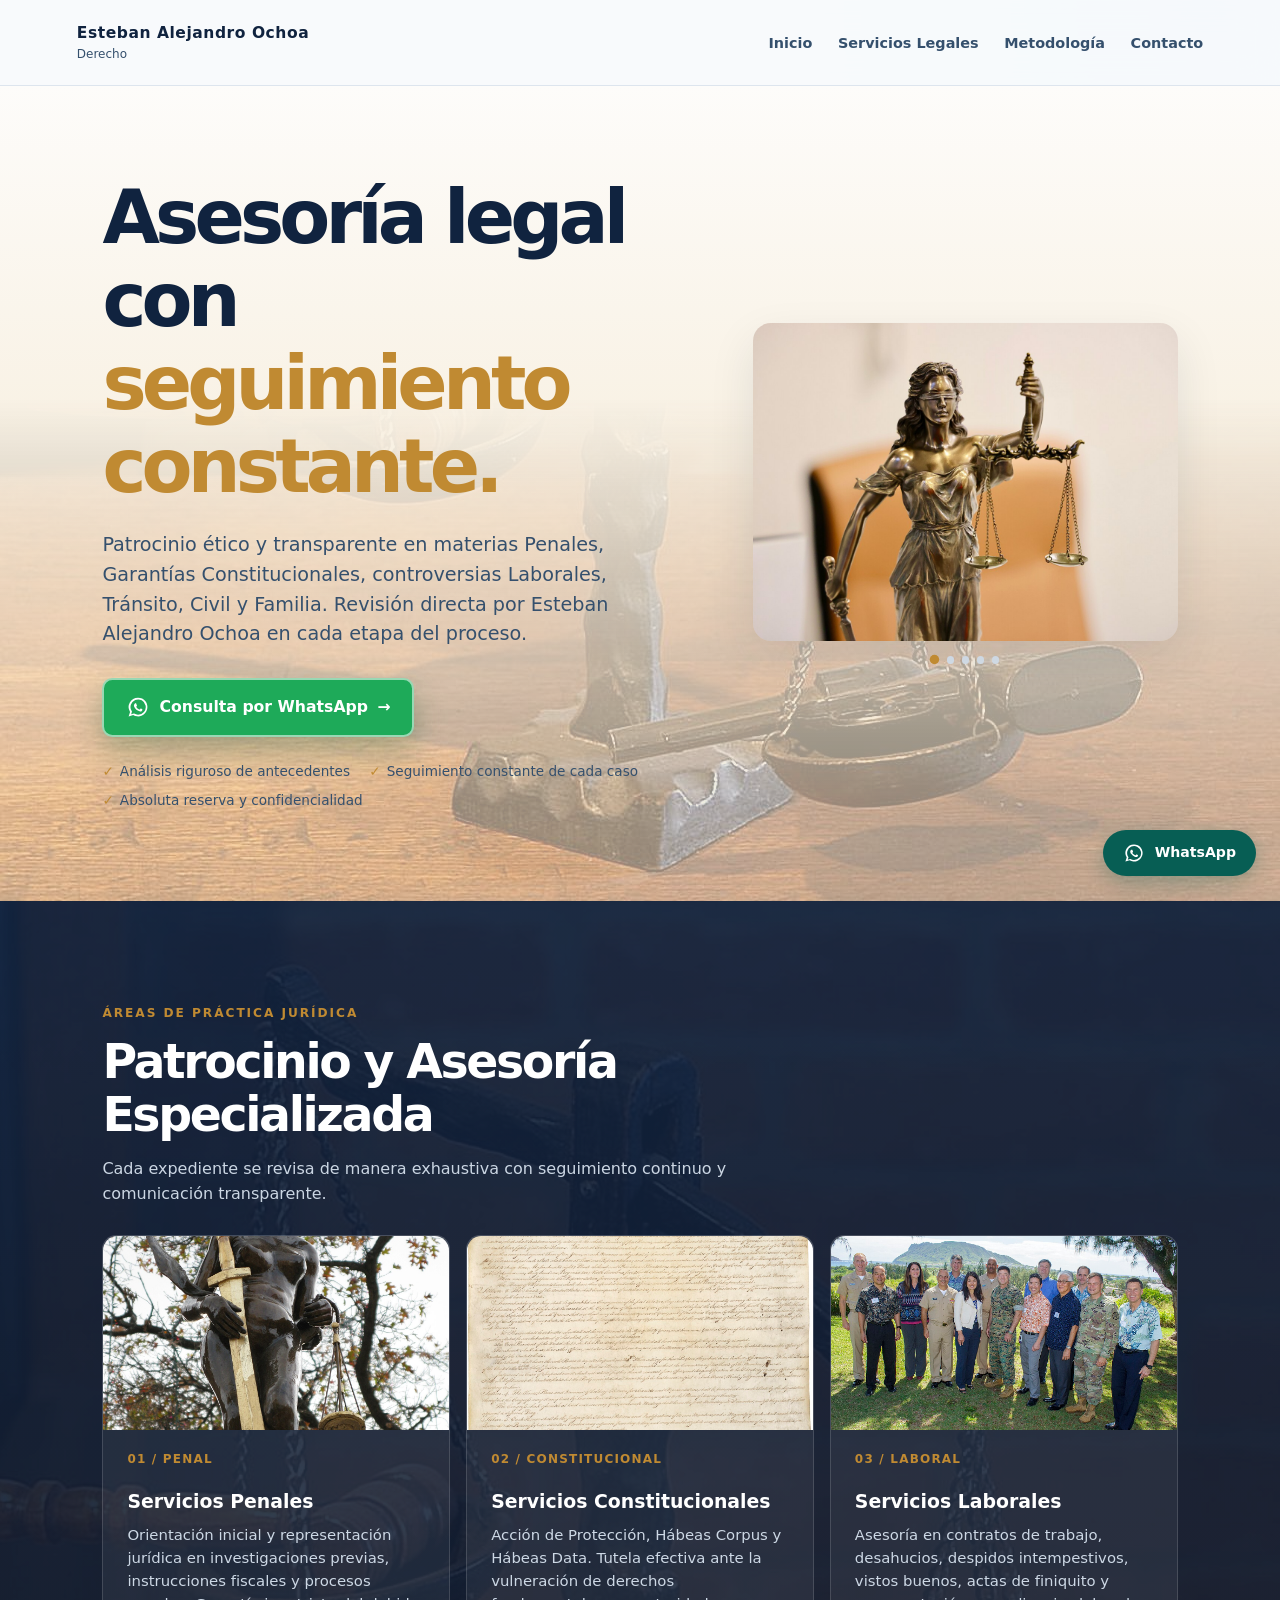
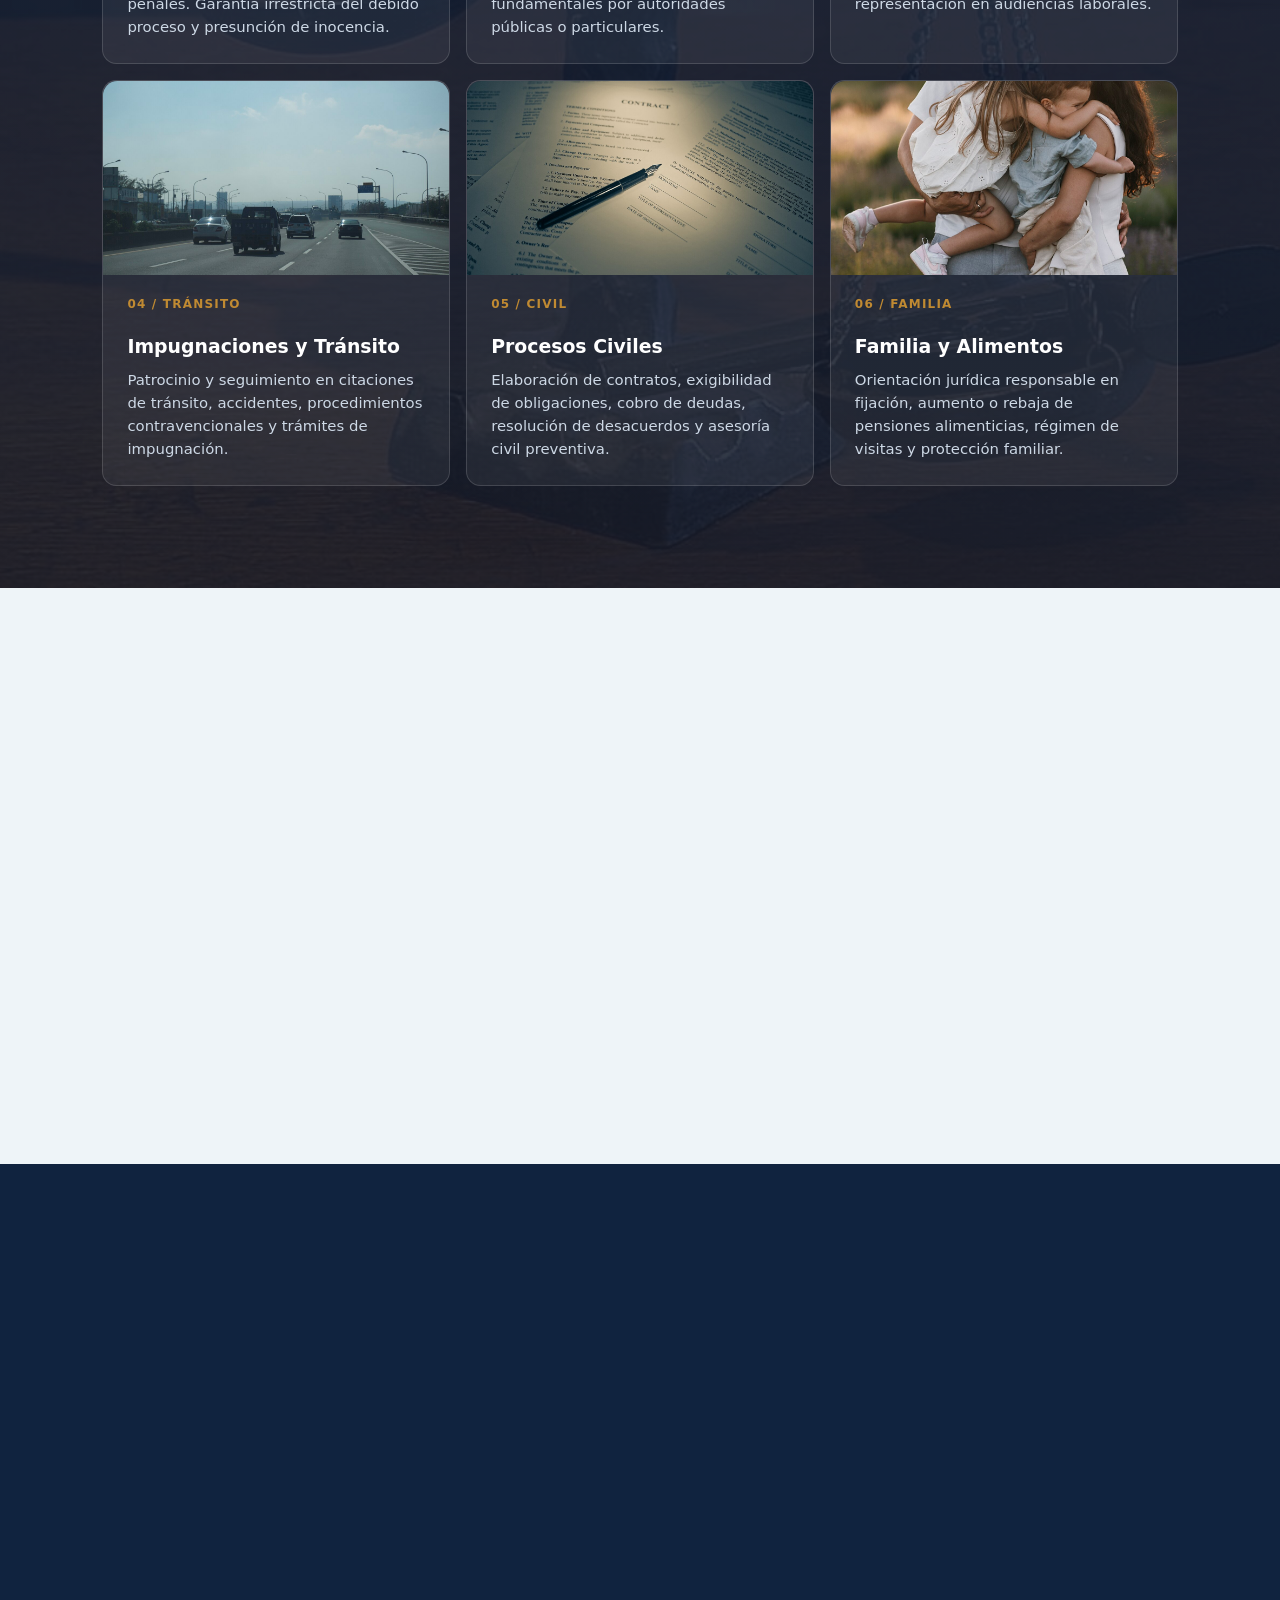
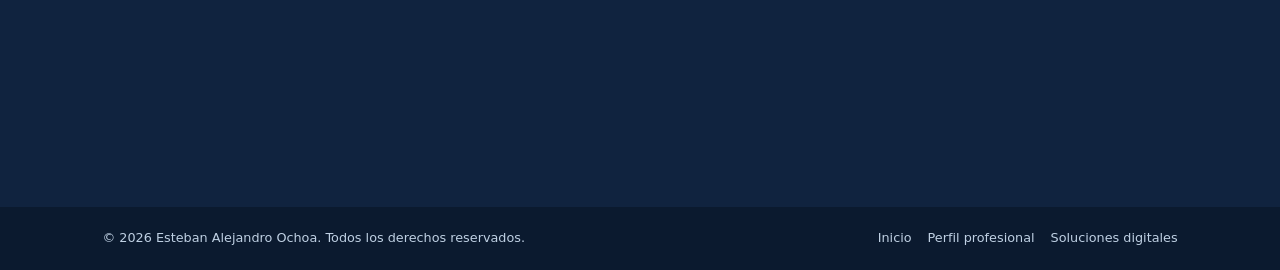
==== commit 09579e56: "Actualiza perfil profesional y servicios legales y de desarrollo" ====
--- a/asesoria-legal.html
+++ b/asesoria-legal.html
@@ -21,7 +21,6 @@
       </button>
       <nav class="site-nav" id="menu-principal" data-menu aria-label="Navegación principal">
         <a href="index.html">Inicio</a>
-        <a href="perfil-profesional.html">Perfil profesional</a>
         <a href="#servicios">Servicios Legales</a>
         <a href="#proceso">Metodología</a>
         <a href="#contacto">Contacto</a>
@@ -31,12 +30,10 @@
     <main id="contenido">
       <section class="hero hero-legal" id="inicio" aria-labelledby="titulo-principal">
         <div class="hero-content reveal">
-          <span class="university-badge badge-utpl">Derecho & Ciencias Jurídicas</span>
-          <h1 id="titulo-principal">Asesoría legal y <em>seguimiento constante de los casos.</em></h1>
+          <h1 id="titulo-principal">Asesoría legal con <em>seguimiento constante.</em></h1>
           <p class="lead">Patrocinio ético y transparente en materias Penales, Garantías Constitucionales, controversias Laborales, Tránsito, Civil y Familia. Revisión directa por Esteban Alejandro Ochoa en cada etapa del proceso.</p>
           <div class="button-row">
-            <a class="button button-primary" href="#contacto">Solicitar Orientación Legal</a>
-            <a class="button button-secondary" href="https://wa.me/593969048598?text=Hola%2C%20Esteban.%20Quisiera%20solicitar%20orientaci%C3%B3n%20sobre%20un%20asunto%20legal." target="_blank" rel="noopener noreferrer">Consulta por WhatsApp <span aria-hidden="true">→</span></a>
+            <a class="button button-whatsapp hero-whatsapp" href="https://wa.me/593969048598?text=Hola%2C%20Esteban.%20Quisiera%20solicitar%20orientaci%C3%B3n%20sobre%20un%20asunto%20legal." target="_blank" rel="noopener noreferrer"><img class="whatsapp-icon" src="assets/img/whatsapp-logo.svg" alt="WhatsApp" aria-hidden="true"> Consulta por WhatsApp <span aria-hidden="true">→</span></a>
           </div>
           <ul class="inline-points" aria-label="Características del servicio">
             <li>Análisis riguroso de antecedentes</li>
@@ -44,16 +41,21 @@
             <li>Absoluta reserva y confidencialidad</li>
           </ul>
         </div>
-
-        <!-- TARJETA SOBRIA SIN FOTO EN PÁGINAS DE SERVICIO -->
-        <aside class="hero-profile-card legal-profile-card reveal" aria-label="Compromiso Profesional">
-          <p class="eyebrow">Compromiso Legal</p>
-          <h2>Seguimiento Constante</h2>
-          <p>Revisión directa por Esteban Alejandro Ochoa. Patrocinio comprometido con el debido proceso, la reserva profesional y la actualización permanente del estado de su expediente.</p>
-        </aside>
+        <div class="hero-carousel reveal" data-carousel>
+          <div class="carousel-viewport">
+            <div class="carousel-track">
+              <div class="carousel-slide"><img src="assets/img/legal/carousel-1.jpg" alt="Balanza de la justicia" loading="lazy"></div>
+              <div class="carousel-slide"><img src="assets/img/legal/carousel-2.jpg" alt="Martillo del juez" loading="lazy"></div>
+              <div class="carousel-slide"><img src="assets/img/legal/carousel-3.jpg" alt="Tribunal de justicia" loading="lazy"></div>
+              <div class="carousel-slide"><img src="assets/img/legal/carousel-4.jpg" alt="Libros de derecho" loading="lazy"></div>
+              <div class="carousel-slide"><img src="assets/img/legal/carousel-5.jpg" alt="Abogado en su despacho" loading="lazy"></div>
+            </div>
+          </div>
+          <div class="carousel-dots" data-carousel-dots aria-hidden="true"></div>
+        </div>
       </section>
 
-      <section class="section" id="servicios" aria-labelledby="titulo-servicios">
+      <section class="section legal-services-section" id="servicios" aria-labelledby="titulo-servicios">
         <div class="section-intro reveal">
           <p class="eyebrow">Áreas de Práctica Jurídica</p>
           <h2 id="titulo-servicios">Patrocinio y Asesoría Especializada</h2>
@@ -61,31 +63,37 @@
         </div>
         <div class="service-grid legal-service-grid">
           <article class="service-card reveal">
+            <div class="service-thumb"><img src="assets/img/legal/svc-penal.jpg" alt="Servicios penales" loading="lazy"></div>
             <span>01 / PENAL</span>
             <h3>Servicios Penales</h3>
             <p>Orientación inicial y representación jurídica en investigaciones previas, instrucciones fiscales y procesos penales. Garantía irrestricta del debido proceso y presunción de inocencia.</p>
           </article>
           <article class="service-card reveal">
+            <div class="service-thumb"><img src="assets/img/legal/svc-constitucional.jpg" alt="Servicios constitucionales" loading="lazy"></div>
             <span>02 / CONSTITUCIONAL</span>
             <h3>Servicios Constitucionales</h3>
             <p>Acción de Protección, Hábeas Corpus y Hábeas Data. Tutela efectiva ante la vulneración de derechos fundamentales por autoridades públicas o particulares.</p>
           </article>
           <article class="service-card reveal">
+            <div class="service-thumb"><img src="assets/img/legal/svc-laboral.jpg" alt="Servicios laborales" loading="lazy"></div>
             <span>03 / LABORAL</span>
             <h3>Servicios Laborales</h3>
             <p>Asesoría en contratos de trabajo, desahucios, despidos intempestivos, vistos buenos, actas de finiquito y representación en audiencias laborales.</p>
           </article>
           <article class="service-card reveal">
+            <div class="service-thumb"><img src="assets/img/legal/svc-transito.jpg" alt="Impugnaciones y tránsito" loading="lazy"></div>
             <span>04 / TRÁNSITO</span>
             <h3>Impugnaciones y Tránsito</h3>
             <p>Patrocinio y seguimiento en citaciones de tránsito, accidentes, procedimientos contravencionales y trámites de impugnación.</p>
           </article>
           <article class="service-card reveal">
+            <div class="service-thumb"><img src="assets/img/legal/svc-civil.jpg" alt="Procesos civiles" loading="lazy"></div>
             <span>05 / CIVIL</span>
             <h3>Procesos Civiles</h3>
             <p>Elaboración de contratos, exigibilidad de obligaciones, cobro de deudas, resolución de desacuerdos y asesoría civil preventiva.</p>
           </article>
           <article class="service-card reveal">
+            <div class="service-thumb"><img src="assets/img/legal/svc-familia.jpg" alt="Familia y alimentos" loading="lazy"></div>
             <span>06 / FAMILIA</span>
             <h3>Familia y Alimentos</h3>
             <p>Orientación jurídica responsable en fijación, aumento o rebaja de pensiones alimenticias, régimen de visitas y protección familiar.</p>
@@ -121,7 +129,7 @@
           <span class="contact-step">Consulta Confidencial</span>
           <h3>Consulta por WhatsApp</h3>
           <p>Respuesta rápida para coordinar la revisión inicial de sus documentos y establecer los pasos a seguir.</p>
-          <a class="button button-whatsapp" href="https://wa.me/593969048598?text=Hola%2C%20Esteban.%20Quisiera%20solicitar%20orientaci%C3%B3n%20sobre%20un%20asunto%20legal." target="_blank" rel="noopener noreferrer">Solicitar Orientación Legal <span aria-hidden="true">→</span></a>
+          <a class="button button-whatsapp" href="https://wa.me/593969048598?text=Hola%2C%20Esteban.%20Quisiera%20solicitar%20orientaci%C3%B3n%20sobre%20un%20asunto%20legal." target="_blank" rel="noopener noreferrer">Consultar por WhatsApp <span aria-hidden="true">→</span></a>
           <small>Garantía de estricta reserva profesional.</small>
         </aside>
       </section>
--- a/assets/css/styles.css
+++ b/assets/css/styles.css
@@ -119,10 +119,12 @@
   grid-template-columns: minmax(0, 1.35fr) minmax(17rem, 0.65fr);
   gap: clamp(2rem, 7vw, 8rem);
   align-items: center;
-  min-height: 32rem;
-  padding-top: clamp(3.75rem, 8vw, 8rem);
-  padding-bottom: clamp(3.75rem, 8vw, 8rem);
-}
+  min-height: 24rem;
+  padding-top: clamp(2.25rem, 5vw, 4.25rem);
+  padding-bottom: clamp(3.25rem, 6vw, 6.5rem);
+}
+
+.selector-hero h1 { font-size: clamp(2rem, 4.4vw, 3.6rem); }
 
 .eyebrow {
   margin: 0 0 0.8rem;
@@ -182,19 +184,19 @@
 .profile-feature-link { display: inline-block; margin-top: 1rem; color: var(--blue); font-size: 0.85rem; font-weight: 850; }
 .profile-feature-link b { margin-left: 0.25rem; font-size: 1.1rem; }
 
-.service-selector { padding-top: 1.5rem; padding-bottom: clamp(4rem, 8vw, 8rem); }
-.section-intro { max-width: 43rem; margin-bottom: 2.5rem; }
+.service-selector { padding-top: 1.5rem; padding-bottom: clamp(2.5rem, 5vw, 4rem); }
+.section-intro { max-width: 43rem; margin-bottom: 1.75rem; }
 .section-intro p:last-child { color: var(--ink-soft); }
 
-.choice-grid { display: grid; grid-template-columns: repeat(2, minmax(0, 1fr)); gap: 1.25rem; }
+.choice-grid { display: grid; grid-template-columns: repeat(2, minmax(0, 1fr)); gap: 1rem; }
 
 .choice-card {
   display: grid;
   position: relative;
-  gap: 0.75rem;
+  gap: 0.7rem;
   overflow: hidden;
-  min-height: 25rem;
-  padding: clamp(1.5rem, 3vw, 2.4rem);
+  min-height: 21.5rem;
+  padding: clamp(1.4rem, 3vw, 2.1rem);
   color: var(--white);
   border-radius: var(--radius);
   text-decoration: none;
@@ -218,23 +220,144 @@
 .choice-number { justify-self: end; color: rgb(255 255 255 / 55%); font-weight: 800; }
 .choice-icon { font-size: 3rem; line-height: 1; }
 .choice-label { color: var(--cyan); font-size: 0.75rem; font-weight: 800; letter-spacing: 0.14em; text-transform: uppercase; }
-.choice-card strong { max-width: 17ch; font-size: clamp(1.4rem, 2.5vw, 2.05rem); line-height: 1.12; letter-spacing: -0.04em; }
-.choice-card > span:not(.choice-number):not(.choice-icon):not(.choice-label):not(.card-link) { max-width: 36ch; color: rgb(255 255 255 / 82%); }
+.choice-tag {
+  display: inline-block;
+  width: fit-content;
+  padding: 0.4rem 0.9rem;
+  color: var(--white);
+  background: rgb(255 255 255 / 14%);
+  border: 1px solid rgb(255 255 255 / 28%);
+  border-radius: 999px;
+  font-size: 0.72rem;
+  font-weight: 750;
+  letter-spacing: 0.08em;
+  text-transform: uppercase;
+}
+.choice-card strong { max-width: 17ch; font-size: clamp(1.3rem, 2.2vw, 1.8rem); line-height: 1.15; letter-spacing: -0.04em; }
+.choice-card > span:not(.choice-number):not(.choice-icon):not(.choice-label):not(.choice-tag):not(.card-link) { max-width: 36ch; color: rgb(255 255 255 / 82%); }
+.choice-highlights {
+  display: grid;
+  gap: 0.45rem;
+  padding: 0.65rem 0 0 1.05rem;
+  margin: 0;
+  color: rgb(255 255 255 / 78%);
+  font-size: 0.86rem;
+  list-style: none;
+}
+.choice-highlights li { position: relative; }
+.choice-highlights li::before {
+  position: absolute;
+  left: -1.05rem;
+  color: rgb(255 255 255 / 70%);
+  content: "·";
+  font-size: 1.1rem;
+  line-height: 1;
+}
 .card-link { align-self: end; margin-top: auto; font-size: 0.9rem; font-weight: 800; }
 .card-link b { margin-left: 0.35rem; font-size: 1.2rem; }
 
 .hero {
+  position: relative;
+  overflow: hidden;
   display: grid;
-  grid-template-columns: minmax(0, 1.25fr) minmax(17rem, 0.65fr);
-  gap: clamp(2rem, 9vw, 9rem);
-  align-items: center;
-  min-height: 36rem;
-  padding-top: clamp(3.5rem, 7vw, 7rem);
-  padding-bottom: clamp(3.5rem, 7vw, 7rem);
-}
-
-.hero-tech { background: linear-gradient(140deg, #f8fafc 40%, #e7f3ff 100%); }
-.hero-legal { background: linear-gradient(140deg, #fbfaf7 40%, #f4eadc 100%); }
+  grid-template-columns: minmax(0, 1.15fr) minmax(19rem, 0.85fr);
+  gap: clamp(2rem, 6vw, 6rem);
+  align-items: center;
+  min-height: 30rem;
+  padding-top: clamp(3.5rem, 7vw, 6.5rem);
+  padding-bottom: clamp(3.5rem, 7vw, 6.5rem);
+}
+
+.hero::before {
+  position: absolute;
+  z-index: 0;
+  right: 0;
+  bottom: 0;
+  left: 0;
+  height: 62%;
+  content: "";
+  background: center bottom / cover no-repeat;
+  opacity: 0.4;
+  pointer-events: none;
+  mask-image: linear-gradient(to top, #000 20%, transparent 100%);
+  -webkit-mask-image: linear-gradient(to top, #000 20%, transparent 100%);
+}
+
+.hero-content { position: relative; z-index: 1; max-width: 46rem; }
+.hero-carousel { position: relative; z-index: 1; }
+
+.hero-tech {
+  background: linear-gradient(180deg, #fbfdff 0%, #e6f1fb 55%, #cfe0f5 100%);
+}
+.hero-tech::before { background-image: url("../img/hero-software.jpg"); }
+
+.hero-legal {
+  background: linear-gradient(180deg, #fdfcfa 0%, #f7eedd 55%, #efe0c6 100%);
+}
+.hero-legal::before { background-image: url("../img/hero-legal.jpg"); }
+
+/* Carrusel transparente y automático del hero (sin flechas) */
+.hero-carousel {
+  display: grid;
+  gap: 0.9rem;
+  justify-items: center;
+  width: 100%;
+}
+
+.carousel-viewport {
+  position: relative;
+  width: 100%;
+  overflow: hidden;
+  aspect-ratio: 4 / 3;
+  border-radius: var(--radius);
+  box-shadow: var(--shadow);
+}
+
+.carousel-track {
+  position: relative;
+  width: 100%;
+  height: 100%;
+}
+
+.carousel-slide {
+  position: absolute;
+  inset: 0;
+  opacity: 0;
+  transition: opacity 700ms ease;
+}
+
+.carousel-slide.is-active { opacity: 1; }
+
+.carousel-slide img {
+  width: 100%;
+  height: 100%;
+  object-fit: cover;
+  display: block;
+}
+
+.carousel-dots {
+  display: flex;
+  gap: 0.5rem;
+  align-items: center;
+  justify-content: center;
+  min-height: 0.6rem;
+}
+
+.carousel-dots span {
+  display: block;
+  width: 0.45rem;
+  height: 0.45rem;
+  background: var(--line);
+  border-radius: 999px;
+  transition: background 200ms ease, transform 200ms ease;
+}
+
+.carousel-dots span.is-active {
+  background: var(--blue);
+  transform: scale(1.35);
+}
+
+.hero-legal .carousel-dots span.is-active { background: var(--gold); }
 
 .button-row { display: flex; flex-wrap: wrap; gap: 0.75rem; }
 
@@ -259,6 +382,18 @@
 .button-secondary { color: var(--ink); background: transparent; border-color: var(--line); }
 .button-secondary:hover, .button-secondary:focus-visible { background: var(--white); }
 
+.hero-whatsapp {
+  gap: 0.6rem;
+  padding: 0.95rem 1.35rem;
+  border: 2px solid rgb(255 255 255 / 65%);
+  box-shadow: 0 14px 30px rgb(10 75 37 / 28%);
+  font-size: 0.98rem;
+}
+.hero-whatsapp .whatsapp-icon { width: 1.5rem; height: 1.5rem; }
+.hero-tech .hero-whatsapp { box-shadow: 0 14px 30px rgb(16 143 90 / 30%); }
+.hero-legal .hero-whatsapp { border-color: rgb(255 255 255 / 55%); box-shadow: 0 14px 30px rgb(10 75 37 / 30%); }
+.hero-legal .hero-whatsapp:hover, .hero-legal .hero-whatsapp:focus-visible { background: #157a44; }
+
 .inline-points { display: flex; flex-wrap: wrap; gap: 0.5rem 1.2rem; padding: 0; margin: 1.55rem 0 0; list-style: none; color: var(--ink-soft); font-size: 0.85rem; }
 .inline-points li::before { margin-right: 0.38rem; color: var(--blue); content: "✓"; font-weight: 900; }
 .hero-legal .inline-points li::before { color: var(--gold); }
@@ -278,9 +413,55 @@
 .service-grid { display: grid; grid-template-columns: repeat(3, minmax(0, 1fr)); gap: 1rem; }
 .service-card { min-height: 15.5rem; padding: 1.5rem; background: var(--white); border: 1px solid var(--line); border-radius: 0.9rem; }
 .service-card:hover { border-color: #abc8ee; box-shadow: 0 10px 27px rgb(16 35 63 / 7%); }
-.service-card > span { display: block; margin-bottom: 2.8rem; color: var(--blue); font-size: 0.75rem; font-weight: 900; letter-spacing: 0.1em; }
+.service-thumb {
+  overflow: hidden;
+  margin: -1.5rem -1.5rem 1.25rem;
+  aspect-ratio: 16 / 9;
+  background: #e6edf6;
+  border-radius: 0.9rem 0.9rem 0 0;
+}
+.service-thumb img { width: 100%; height: 100%; object-fit: cover; display: block; transition: transform 300ms ease; }
+.service-card:hover .service-thumb img { transform: scale(1.05); }
+.service-card > span { display: block; margin-bottom: 1.4rem; color: var(--blue); font-size: 0.75rem; font-weight: 900; letter-spacing: 0.1em; }
 .legal-service-grid .service-card > span { color: var(--gold); }
 .service-card p { margin: 0; color: var(--ink-soft); font-size: 0.93rem; }
+
+/* Secciones de servicios con imagen y colores propios */
+.legal-services-section {
+  color: var(--white);
+  background:
+    linear-gradient(180deg, rgb(16 35 63 / 92%), rgb(22 27 40 / 92%)),
+    url("../img/hero-legal.jpg") center / cover no-repeat;
+}
+.legal-services-section .section-intro h2 { color: var(--white); }
+.legal-services-section .section-intro p:last-child { color: #cbd6e3; }
+.legal-services-section .eyebrow { color: var(--gold); }
+.legal-services-section .service-card {
+  background: rgb(255 255 255 / 6%);
+  border: 1px solid rgb(255 255 255 / 14%);
+}
+.legal-services-section .service-card:hover { border-color: #d0af78; box-shadow: 0 14px 30px rgb(0 0 0 / 25%); }
+.legal-services-section .service-card > span { color: var(--gold); }
+.legal-services-section .service-card h3 { color: var(--white); }
+.legal-services-section .service-card p { color: #cdd8e5; }
+
+.tech-services-section {
+  color: var(--white);
+  background:
+    linear-gradient(180deg, rgb(12 57 116 / 90%), rgb(10 30 74 / 93%)),
+    url("../img/hero-software.jpg") center / cover no-repeat;
+}
+.tech-services-section .section-intro h2 { color: var(--white); }
+.tech-services-section .section-intro p:last-child { color: #cfddf3; }
+.tech-services-section .eyebrow { color: var(--cyan); }
+.tech-services-section .service-card {
+  background: rgb(255 255 255 / 6%);
+  border: 1px solid rgb(255 255 255 / 14%);
+}
+.tech-services-section .service-card:hover { border-color: #7fc4ff; box-shadow: 0 14px 30px rgb(0 0 0 / 25%); }
+.tech-services-section .service-card > span { color: var(--cyan); }
+.tech-services-section .service-card h3 { color: var(--white); }
+.tech-services-section .service-card p { color: #d8e4f6; }
 
 .process-list { display: grid; grid-template-columns: repeat(4, minmax(0, 1fr)); gap: 1rem; padding: 0; margin: 0; list-style: none; }
 .process-list li { padding: 1.2rem 0.7rem; border-top: 2px solid #b9d0e7; }
@@ -407,6 +588,7 @@
   .selector-header { position: relative; }
   .selector-hero, .hero, .contact-section, .profile-hero { grid-template-columns: 1fr; }
   .selector-hero { min-height: 0; }
+  .hero-carousel { max-width: 34rem; justify-self: center; }
   .profile-feature { max-width: 28rem; }
   .choice-grid, .service-grid, .skill-groups, .legal-focus-grid { grid-template-columns: repeat(2, minmax(0, 1fr)); }
   .process-list { grid-template-columns: repeat(2, minmax(0, 1fr)); }
